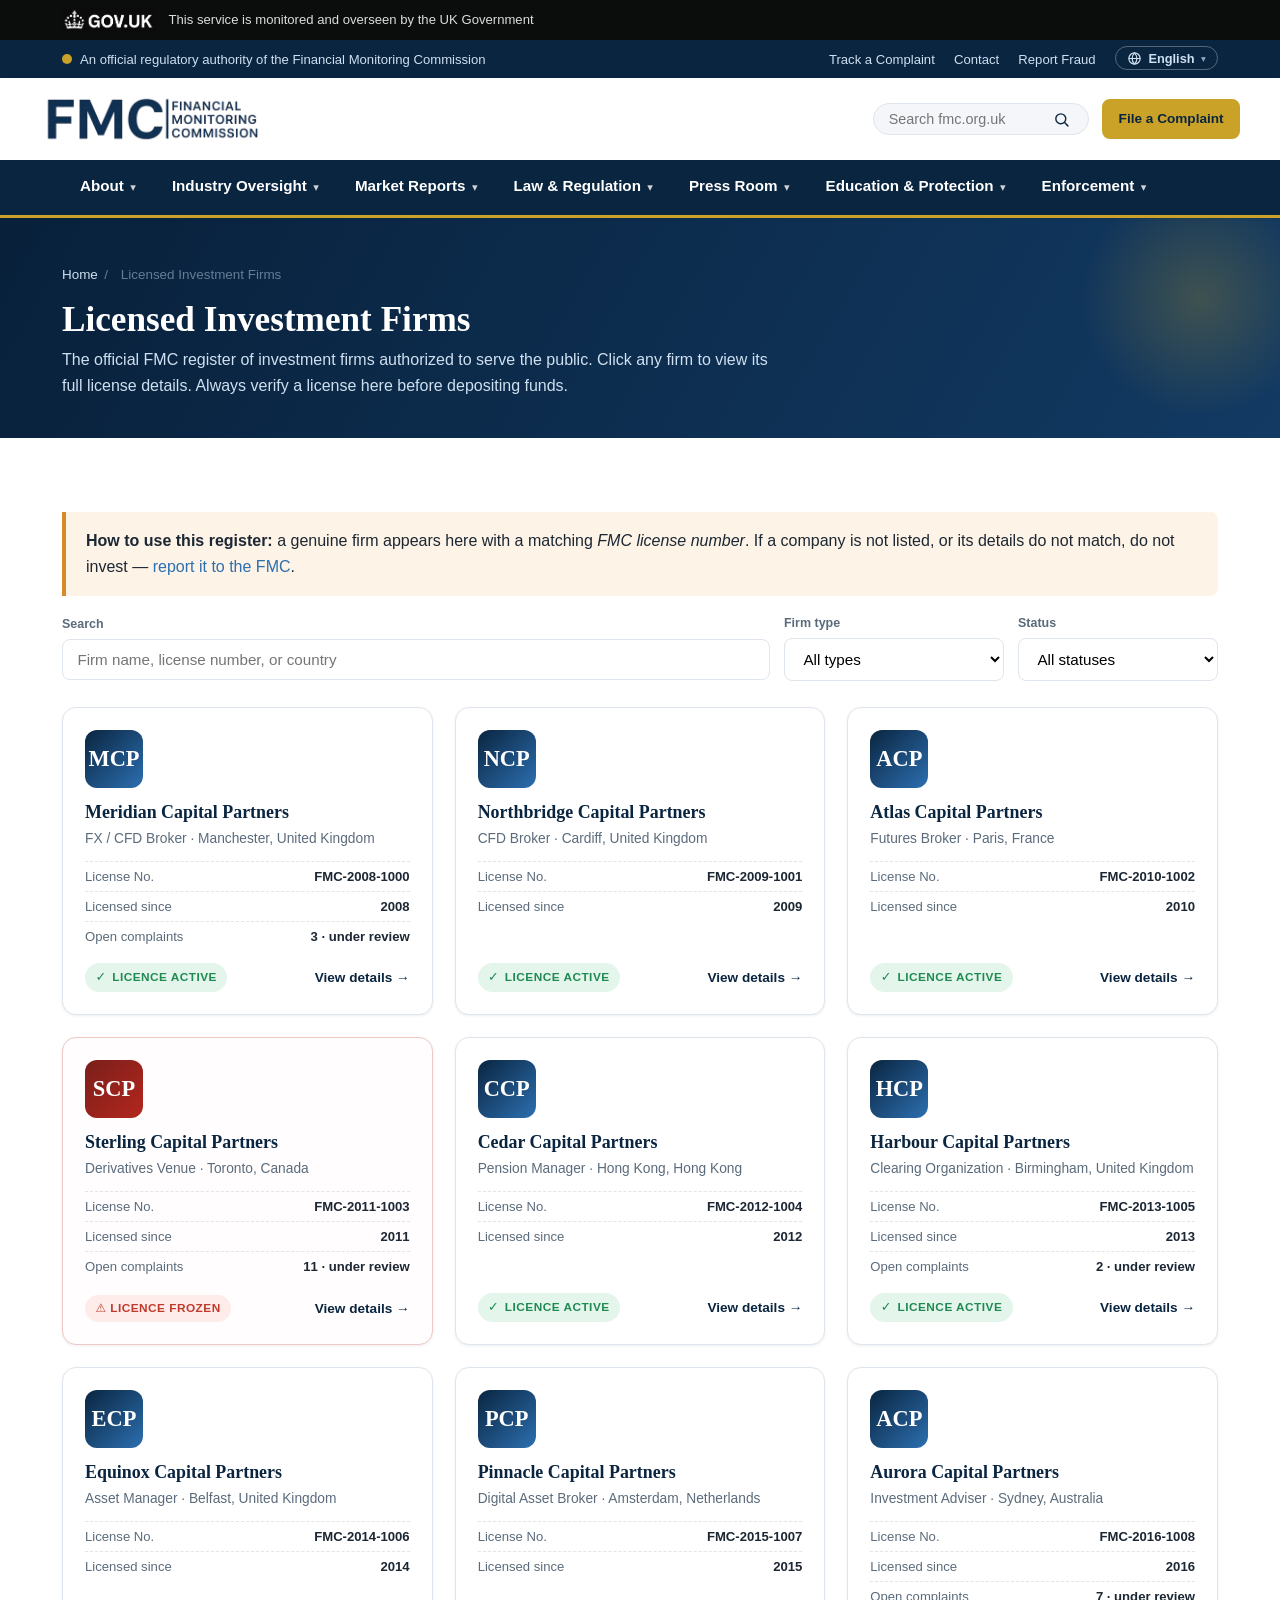
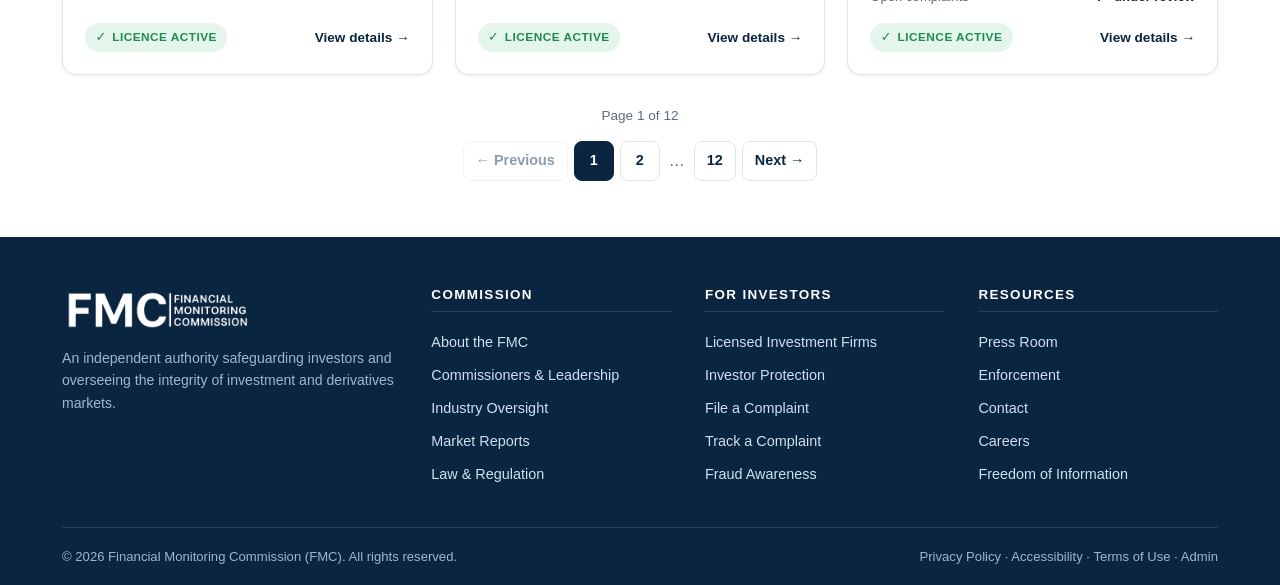
==== pages/companies.html @ 6c743615 "feat: complete PHP backend + MySQL + Resend + Admin dashboard" ====
<!DOCTYPE html>
<html lang="en">
<head>
  <meta charset="UTF-8">
  <meta name="viewport" content="width=device-width, initial-scale=1.0">
  <title>Licensed Investment Firms | FMC</title>
  <meta name="description" content="Search the FMC public register of licensed investment firms. Verify a license before you invest.">
  <link rel="stylesheet" href="../assets/css/styles.css">
  <script src="../assets/js/translations.js"></script>
  <script src="../assets/js/i18n.js"></script>
</head>
<body>
  <div id="site-header"></div>

  <section class="page-hero">
    <div class="container">
      <div class="breadcrumb"><a href="../index.html" data-i18n="common.home">Home</a><span>/</span><span data-i18n="comp.crumb">Licensed Investment Firms</span></div>
      <h1 data-i18n="comp.h1">Licensed Investment Firms</h1>
      <p data-i18n="comp.intro">The official FMC register of investment firms authorized to serve the public. Click any firm to view its full license details. Always verify a license here before depositing funds.</p>
    </div>
  </section>

  <section>
    <div class="container">
      <div class="callout warn" data-i18n-html="comp.howto">
        <strong>How to use this register:</strong> a genuine firm appears here with a matching <em>FMC license number</em>. If a company is not listed, or its details do not match, do not invest &mdash; <a href="complaint.html">report it to the FMC</a>.
      </div>

      <div class="company-toolbar">
        <div class="field">
          <label for="compSearch" data-i18n="comp.search">Search</label>
          <input id="compSearch" type="text" placeholder="Firm name, license number, or country" data-i18n-ph="comp.search.ph">
        </div>
        <div class="field" style="max-width:220px">
          <label for="compCategory" data-i18n="comp.type">Firm type</label>
          <select id="compCategory">
            <option value="" data-i18n="comp.type.all">All types</option>
            <option value="broker" data-i18n="comp.type.broker">Brokerage / Broker</option>
            <option value="asset" data-i18n="comp.type.asset">Asset / Pension Manager</option>
            <option value="adviser" data-i18n="comp.type.adviser">Investment Adviser</option>
            <option value="venue" data-i18n="comp.type.venue">Trading Venue</option>
            <option value="clearing" data-i18n="comp.type.clearing">Clearing Organization</option>
            <option value="bank" data-i18n="comp.type.bank">Investment Bank</option>
          </select>
        </div>
        <div class="field" style="max-width:200px">
          <label for="compStatus" data-i18n="comp.status">Status</label>
          <select id="compStatus">
            <option value="" data-i18n="comp.status.all">All statuses</option>
            <option value="active" data-i18n="comp.status.active">Licence active</option>
            <option value="frozen" data-i18n="comp.status.frozen">Licence frozen</option>
            <option value="complaints" data-i18n="comp.status.withcomplaints">With open complaints</option>
          </select>
        </div>
      </div>

      <p class="muted" id="compCount" style="display:none"></p>
      <div class="companies-grid" id="companiesGrid"></div>
      <div class="pager" id="compPager"></div>
    </div>
  </section>

  <!-- Company detail popup -->
  <div class="modal-overlay" id="companyModal" role="dialog" aria-modal="true">
    <div class="modal"></div>
  </div>

  <div id="site-footer"></div>
  <script src="../assets/js/main.js"></script>
  <script src="../assets/js/companies.js"></script>
</body>
</html>
---- assets/css/styles.css ----
/* =========================================================
   Financial Monitoring Commission (FMC)
   Global Stylesheet — professional government style
   ========================================================= */

:root{
  --navy:        #0a2540;
  --navy-2:      #123a63;
  --navy-3:      #1d4e7e;
  --blue:        #2c6fb0;
  --blue-light:  #e8f1fa;
  --gold:        #c9a227;
  --gold-light:  #e6c860;
  --ink:         #1c2733;
  --muted:       #5b6b7b;
  --line:        #dfe5ec;
  --bg:          #ffffff;
  --bg-alt:      #f4f6f9;
  --bg-alt-2:    #eef2f7;
  --white:       #ffffff;
  --green:       #1f8a52;
  --red:         #c0392b;
  --amber:       #d9882b;
  --radius:      8px;
  --radius-lg:   14px;
  --shadow-sm:   0 1px 3px rgba(10,37,64,.08);
  --shadow:      0 6px 22px rgba(10,37,64,.12);
  --shadow-lg:   0 18px 50px rgba(10,37,64,.28);
  --maxw:        1200px;
  --font:        "Segoe UI", "Helvetica Neue", Arial, "Noto Sans", system-ui, sans-serif;
  --serif:       "Georgia", "Times New Roman", serif;
  /* aliases used throughout the codebase */
  --border:      #dfe5ec;
  --bg-light:    #f4f6f9;
  --text-light:  #5b6b7b;
}

*{box-sizing:border-box}
html{scroll-behavior:smooth}
body{
  margin:0;
  font-family:var(--font);
  color:var(--ink);
  background:var(--bg);
  line-height:1.6;
  font-size:16px;
}
img{max-width:100%;display:block}
a{color:var(--blue);text-decoration:none}
a:hover{text-decoration:underline}
h1,h2,h3,h4{font-family:var(--serif);color:var(--navy);line-height:1.2;margin:0 0 .5em}
p{margin:0 0 1em}
.container{max-width:var(--maxw);margin:0 auto;padding:0 22px}
.muted{color:var(--muted)}
.center{text-align:center}
.hidden{display:none !important}

/* ---------- Buttons ---------- */
.btn{
  display:inline-flex;align-items:center;gap:.5rem;
  background:var(--navy);color:#fff;border:2px solid var(--navy);
  padding:.7rem 1.4rem;border-radius:var(--radius);
  font-weight:600;cursor:pointer;font-size:.95rem;
  transition:.18s ease;text-decoration:none;
}
.btn:hover{background:var(--navy-3);border-color:var(--navy-3);text-decoration:none}
.btn-gold{background:var(--gold);border-color:var(--gold);color:var(--navy)}
.btn-gold:hover{background:var(--gold-light);border-color:var(--gold-light)}
.btn-outline{background:transparent;color:var(--navy)}
.btn-outline:hover{background:var(--navy);color:#fff}
.btn-light{background:#fff;color:var(--navy);border-color:#fff}
.btn-light:hover{background:var(--blue-light)}
.btn-ghost{background:transparent;border-color:rgba(255,255,255,.6);color:#fff}
.btn-ghost:hover{background:rgba(255,255,255,.12);border-color:#fff}
.btn-lg{padding:.95rem 1.9rem;font-size:1.05rem}
.btn-sm{padding:.45rem .9rem;font-size:.85rem}
.btn[disabled]{opacity:.5;cursor:not-allowed}

/* =========================================================
   TOP UTILITY BAR
   ========================================================= */
.govuk-bar{background:#0b0c0c;color:#fff}
.govuk-bar .container{display:flex;align-items:center;gap:14px;min-height:40px;padding-top:7px;padding-bottom:7px;flex-wrap:wrap}
.govuk-bar .govuk-lockup{display:inline-flex;align-items:center;flex:none}
.govuk-bar .govuk-lockup img{height:24px;width:auto;display:block}
.govuk-note{font-size:.82rem;color:#dcdcdc;line-height:1.3}
@media(max-width:600px){.govuk-bar .container{gap:10px;min-height:36px}.govuk-bar .govuk-lockup img{height:20px}.govuk-note{font-size:.72rem}}
.topbar{background:var(--navy);color:#cfe0f0;font-size:.82rem}
.topbar .container{display:flex;justify-content:space-between;align-items:center;height:38px}
.topbar a{color:#cfe0f0}
.topbar .gov-note{display:flex;align-items:center;gap:.5rem}
.topbar .gov-note .dot{width:10px;height:10px;border-radius:50%;background:var(--gold)}
.topbar-links{display:flex;gap:1.2rem;align-items:center}
.topbar-links a:hover{color:#fff;text-decoration:none}
@media(max-width:760px){.topbar .gov-note span{display:none}}

/* =========================================================
   HEADER + LOGO
   ========================================================= */
.site-header{background:#fff;border-bottom:3px solid var(--gold);position:sticky;top:0;z-index:200;box-shadow:var(--shadow-sm)}
.header-main{display:flex;align-items:center;justify-content:space-between;gap:1rem;padding:14px 0}
.brand{display:flex;align-items:center;gap:14px;text-decoration:none}
.brand:hover{text-decoration:none}
.brand .seal{width:62px;height:62px;flex:none}
.brand-logo{display:block;width:auto;height:auto;max-width:100%}
.brand .brand-logo{height:54px}
.brand-logo.on-dark{filter:brightness(0) invert(1)}
.footer-brand .brand-logo{height:46px;margin-bottom:14px}
.feature-media .brand-logo.feat-logo{height:auto;width:74%;max-width:330px}
.brand .brand-text .b1{font-family:var(--serif);font-weight:700;color:var(--navy);font-size:1.32rem;line-height:1.05}
.brand .brand-text .b2{font-size:.74rem;letter-spacing:.16em;color:var(--gold);text-transform:uppercase;font-weight:700}
.brand .brand-text .b3{font-size:.72rem;color:var(--muted)}

.header-tools{display:flex;align-items:center;gap:.8rem}
.search-box{display:flex;align-items:center;border:1px solid var(--line);border-radius:999px;padding:.35rem .8rem;background:var(--bg-alt)}
.search-box input{border:none;background:transparent;outline:none;font-size:.9rem;width:160px}
.search-box button{border:none;background:transparent;cursor:pointer;color:var(--navy);font-size:1rem;display:flex}

.menu-toggle{display:none;background:var(--navy);color:#fff;border:none;border-radius:6px;padding:.3rem .5rem;font-size:1rem;line-height:1;cursor:pointer}

/* ---------- Main Nav / Mega menu ---------- */
.main-nav{background:var(--navy);position:relative}
.nav-list{list-style:none;margin:0;padding:0;display:flex;flex-wrap:wrap}
.nav-list>li{position:relative}
.nav-list>li>a{
  display:block;color:#fff;padding:14px 18px;font-weight:600;font-size:.95rem;
  border-bottom:3px solid transparent;
}
.nav-list>li>a:hover,.nav-list>li.open>a{background:var(--navy-2);border-bottom-color:var(--gold);text-decoration:none}
.nav-list>li.has-mega>a::after{content:"▾";margin-left:.4rem;font-size:.7rem;opacity:.8}

.mega{
  position:absolute;left:0;top:100%;min-width:560px;max-width:760px;
  background:#fff;border:1px solid var(--line);border-top:3px solid var(--gold);
  box-shadow:var(--shadow);border-radius:0 0 10px 10px;
  padding:22px;display:none;z-index:300;
  grid-template-columns:1fr 1fr;gap:6px 28px;
}
.nav-list>li.open .mega{display:grid}
.mega h4{font-family:var(--font);font-size:.72rem;text-transform:uppercase;letter-spacing:.1em;color:var(--gold);grid-column:1/-1;margin:0 0 4px;border-bottom:1px solid var(--line);padding-bottom:6px}
.mega a{display:block;color:var(--ink);padding:7px 8px;border-radius:6px;font-size:.92rem}
.mega a:hover{background:var(--blue-light);color:var(--navy);text-decoration:none}
.mega a small{display:block;color:var(--muted);font-size:.78rem;font-weight:400}

@media(max-width:980px){
  .header-tools .search-box{display:none}
  .menu-toggle{display:inline-flex;align-items:center}
  .main-nav{display:none}
  .main-nav.open{display:block}
  .nav-list{flex-direction:column}
  .nav-list>li>a{padding:14px 22px;border-bottom:1px solid var(--navy-2)}
  .mega{position:static;min-width:0;max-width:none;display:none;grid-template-columns:1fr;box-shadow:none;border:none;border-radius:0;background:var(--navy-2);padding:6px 14px 14px}
  .nav-list>li.open .mega{display:block}
  .mega a{color:#dbe6f2}
  .mega a:hover{background:var(--navy-3);color:#fff}
  .mega a small{color:#9fb6cf}
  .mega h4{color:var(--gold-light)}
}

/* =========================================================
   HERO / CAROUSEL
   ========================================================= */
.hero{position:relative;background:var(--navy);color:#fff;overflow:hidden}
.hero::before{content:"";position:absolute;inset:0;background:
  radial-gradient(1200px 400px at 80% -10%, rgba(201,162,39,.25), transparent 60%),
  linear-gradient(120deg,#08203a 0%,#0a2540 45%,#123a63 100%)}
.slides{position:relative;z-index:1}
.slide{display:none;min-height:430px;align-items:center}
.slide.active{display:flex}
.slide .container{display:grid;grid-template-columns:1.1fr .9fr;gap:40px;align-items:center;padding-top:50px;padding-bottom:50px;width:100%}
.slide .tag{display:inline-block;background:rgba(201,162,39,.18);color:var(--gold-light);border:1px solid rgba(201,162,39,.4);padding:.3rem .8rem;border-radius:999px;font-size:.78rem;font-weight:700;letter-spacing:.06em;text-transform:uppercase;margin-bottom:1rem}
.slide h1{color:#fff;font-size:2.5rem;margin-bottom:.6rem}
.slide p{color:#cfe0f0;font-size:1.08rem;max-width:560px}
.slide .actions{display:flex;gap:.8rem;margin-top:1.4rem;flex-wrap:wrap}
.slide-visual{display:flex;justify-content:center}
.slide-visual .panel{background:rgba(255,255,255,.06);border:1px solid rgba(255,255,255,.14);border-radius:var(--radius-lg);padding:26px;backdrop-filter:blur(4px);width:100%;max-width:380px}
.slide-visual .panel .big{font-size:2.6rem;font-family:var(--serif);color:var(--gold-light);font-weight:700;line-height:1}
.slide-visual .panel .lbl{color:#cfe0f0;font-size:.9rem}
.slide-visual .stat-row{display:flex;justify-content:space-between;padding:12px 0;border-bottom:1px solid rgba(255,255,255,.12)}
.slide-visual .stat-row:last-child{border-bottom:none}

.hero-dots{position:absolute;bottom:18px;left:0;right:0;z-index:3;display:flex;justify-content:center;gap:10px}
.hero-dots button{width:11px;height:11px;border-radius:50%;border:2px solid #fff;background:transparent;cursor:pointer;padding:0}
.hero-dots button.active{background:var(--gold);border-color:var(--gold)}
.hero-arrow{position:absolute;top:50%;transform:translateY(-50%);z-index:3;background:rgba(255,255,255,.12);border:1px solid rgba(255,255,255,.3);color:#fff;width:44px;height:44px;border-radius:50%;cursor:pointer;font-size:1.3rem;display:flex;align-items:center;justify-content:center}
.hero-arrow:hover{background:rgba(255,255,255,.25)}
.hero-arrow.prev{left:18px}
.hero-arrow.next{right:18px}

@media(max-width:860px){
  .slide .container{grid-template-columns:1fr;gap:24px}
  .slide h1{font-size:1.8rem}
  .hero-arrow{display:none}
}

/* =========================================================
   GENERIC SECTIONS
   ========================================================= */
section{padding:56px 0}
.section-alt{background:var(--bg-alt)}
.section-navy{background:var(--navy);color:#fff}
.section-navy h2,.section-navy h3{color:#fff}
.section-head{text-align:center;max-width:760px;margin:0 auto 36px}
.section-head .eyebrow{color:var(--gold);font-weight:700;letter-spacing:.14em;text-transform:uppercase;font-size:.8rem}
.section-head h2{font-size:2rem;margin:.3rem 0 .5rem}
.section-head p{color:var(--muted)}
.section-navy .section-head p{color:#cfe0f0}

/* quick links strip */
.quicklinks{display:grid;grid-template-columns:repeat(4,1fr);gap:18px}
.ql-card{background:#fff;border:1px solid var(--line);border-radius:var(--radius);padding:22px;text-align:center;transition:.18s;box-shadow:var(--shadow-sm)}
.ql-card:hover{transform:translateY(-4px);box-shadow:var(--shadow);border-color:var(--gold)}
.ql-card .ico{width:54px;height:54px;margin:0 auto 12px;border-radius:50%;background:var(--blue-light);display:flex;align-items:center;justify-content:center;color:var(--navy);font-size:1.5rem}
.ico svg{width:1.35em;height:1.35em;display:block;stroke:currentColor;fill:none;stroke-width:1.8;stroke-linecap:round;stroke-linejoin:round}
.ql-card h3{font-size:1.05rem;margin:.2rem 0 .4rem}
.ql-card p{font-size:.88rem;color:var(--muted);margin:0}

/* news / cards grid */
.cards{display:grid;grid-template-columns:repeat(3,1fr);gap:24px}
.card{background:#fff;border:1px solid var(--line);border-radius:var(--radius-lg);overflow:hidden;display:flex;flex-direction:column;box-shadow:var(--shadow-sm);transition:.18s}
.card:hover{box-shadow:var(--shadow);transform:translateY(-3px)}
.card .card-top{height:8px;background:linear-gradient(90deg,var(--navy),var(--blue))}
.card .card-body{padding:20px;flex:1;display:flex;flex-direction:column}
.card .meta{font-size:.78rem;color:var(--gold);font-weight:700;text-transform:uppercase;letter-spacing:.06em;margin-bottom:.5rem}
.card h3{font-size:1.12rem;margin:0 0 .5rem}
.card p{font-size:.92rem;color:var(--muted);flex:1}
.card .more{font-weight:600;color:var(--navy);font-size:.9rem;margin-top:.6rem}

/* two-column feature */
.feature{display:grid;grid-template-columns:1fr 1fr;gap:46px;align-items:center}
.feature.reverse .feature-media{order:2}
.feature-media{background:linear-gradient(135deg,var(--navy),var(--blue));border-radius:var(--radius-lg);min-height:300px;display:flex;align-items:center;justify-content:center;color:#fff;position:relative;overflow:hidden}
.feature-media .seal-bg{opacity:.9;width:200px;height:200px}
.feature h2{font-size:1.7rem}
.feature ul{padding-left:1.1rem;color:var(--muted)}
.feature ul li{margin-bottom:.4rem}

/* report fraud band */
.report-band{background:linear-gradient(120deg,var(--navy),var(--navy-3));color:#fff;border-radius:var(--radius-lg);padding:40px;display:grid;grid-template-columns:1fr auto;gap:24px;align-items:center}
.report-band h2{color:#fff;font-size:1.8rem;margin-bottom:.4rem}
.report-band p{color:#cfe0f0;margin:0;max-width:640px}
.report-band .actions{display:flex;gap:.8rem;flex-wrap:wrap}

/* stats band */
.stats-band{display:grid;grid-template-columns:repeat(4,1fr);gap:24px;text-align:center}
.stats-band .num{font-family:var(--serif);font-size:2.6rem;color:var(--gold-light);font-weight:700;line-height:1}
.section-navy .stats-band .lbl{color:#cfe0f0;font-size:.95rem;margin-top:.3rem}

@media(max-width:880px){
  .quicklinks{grid-template-columns:repeat(2,1fr)}
  .cards{grid-template-columns:1fr}
  .feature{grid-template-columns:1fr}
  .feature.reverse .feature-media{order:0}
  .report-band{grid-template-columns:1fr}
  .stats-band{grid-template-columns:repeat(2,1fr)}
}

/* =========================================================
   PAGE HEADER (interior pages)
   ========================================================= */
.page-hero{background:linear-gradient(120deg,#08203a,#123a63);color:#fff;padding:46px 0 40px;position:relative;overflow:hidden}
.page-hero::after{content:"";position:absolute;right:-40px;top:-40px;width:240px;height:240px;border-radius:50%;background:radial-gradient(circle,rgba(201,162,39,.25),transparent 70%)}
.page-hero h1{color:#fff;font-size:2.2rem;margin:0 0 .4rem}
.page-hero p{color:#cfe0f0;max-width:720px;margin:0}
.breadcrumb{font-size:.84rem;color:#9fb6cf;margin-bottom:.8rem}
.breadcrumb a{color:#cfe0f0}
.breadcrumb span{margin:0 .4rem;opacity:.6}

/* content layout w/ sidebar */
.layout{display:grid;grid-template-columns:260px 1fr;gap:40px;padding-top:48px;padding-bottom:48px}
/* prevent wide children (e.g. min-width tables) from blowing out the grid track */
.layout>*{min-width:0}
.content{min-width:0}
.sidebar{position:sticky;top:120px;align-self:start}
.sidebar h4{font-size:.78rem;text-transform:uppercase;letter-spacing:.1em;color:var(--gold);border-bottom:2px solid var(--line);padding-bottom:8px}
.sidebar nav a{display:block;padding:9px 12px;border-radius:6px;color:var(--ink);font-size:.92rem;border-left:3px solid transparent}
.sidebar nav a:hover{background:var(--bg-alt);text-decoration:none}
.sidebar nav a.active{background:var(--blue-light);border-left-color:var(--gold);color:var(--navy);font-weight:600}
.content h2{font-size:1.6rem;margin-top:0}
.content h3{font-size:1.25rem;margin-top:1.6rem}
.content .lead{font-size:1.15rem;color:var(--muted)}
.prose{max-width:820px}
.callout{background:var(--blue-light);border-left:4px solid var(--blue);padding:16px 20px;border-radius:0 8px 8px 0;margin:18px 0}
.callout.warn{background:#fdf3e6;border-left-color:var(--amber)}
.callout.danger{background:#fdecea;border-left-color:var(--red)}
@media(max-width:880px){.layout{grid-template-columns:1fr}.sidebar{position:static}}

/* value / mission cards */
.value-grid{display:grid;grid-template-columns:repeat(3,1fr);gap:22px}
.value-card{background:#fff;border:1px solid var(--line);border-radius:var(--radius);padding:24px;border-top:4px solid var(--gold)}
.value-card .ico{font-size:1.8rem;margin-bottom:.4rem;color:var(--navy)}
.num-badge{display:inline-flex;align-items:center;justify-content:center;width:40px;height:40px;border-radius:50%;background:var(--navy);color:#fff;font-family:var(--serif);font-weight:700;font-size:1.15rem;line-height:1}
.value-card h3{font-size:1.1rem;margin:0 0 .4rem}
.value-card p{margin:0;color:var(--muted);font-size:.92rem}
@media(max-width:760px){.value-grid{grid-template-columns:1fr}}

/* timeline */
.timeline{border-left:3px solid var(--line);margin-left:10px;padding-left:26px}
.timeline .tl{position:relative;margin-bottom:26px}
.timeline .tl::before{content:"";position:absolute;left:-35px;top:4px;width:14px;height:14px;border-radius:50%;background:var(--gold);border:3px solid #fff;box-shadow:0 0 0 2px var(--gold)}
.timeline .tl .year{font-weight:700;color:var(--navy);font-family:var(--serif);font-size:1.1rem}

/* data table */
.table-wrap{overflow-x:auto;border:1px solid var(--line);border-radius:var(--radius)}
table.data{width:100%;border-collapse:collapse;font-size:.92rem;min-width:560px}
table.data th{background:var(--navy);color:#fff;text-align:left;padding:12px 14px;font-weight:600}
table.data td{padding:11px 14px;border-bottom:1px solid var(--line)}
table.data tr:nth-child(even) td{background:var(--bg-alt)}
table.data tr:hover td{background:var(--blue-light)}

/* list of releases */
.release{display:flex;gap:18px;padding:18px 0;border-bottom:1px solid var(--line)}
.release .date{flex:none;width:96px;text-align:center;background:var(--bg-alt);border-radius:8px;padding:10px}
.release .date .d{font-size:1.5rem;font-weight:700;color:var(--navy);font-family:var(--serif);line-height:1}
.release .date .m{font-size:.78rem;text-transform:uppercase;color:var(--muted)}
.release h3{font-size:1.1rem;margin:0 0 .3rem}
.release .tagline{font-size:.78rem;color:var(--gold);font-weight:700;text-transform:uppercase;letter-spacing:.05em}

/* =========================================================
   RICH CONTENT COMPONENTS (KPIs, FAQ, lists, specs)
   ========================================================= */
/* Key figures / KPI cards (light) */
.kpi-grid{display:grid;grid-template-columns:repeat(4,1fr);gap:18px;margin:24px 0}
.kpi{background:#fff;border:1px solid var(--line);border-top:3px solid var(--navy);border-radius:var(--radius);padding:18px 16px;text-align:center;box-shadow:var(--shadow-sm)}
.kpi .n{font-family:var(--serif);font-size:1.95rem;font-weight:700;color:var(--navy);line-height:1}
.kpi .k{font-size:.82rem;color:var(--muted);margin-top:.4rem}
.kpi.gold{border-top-color:var(--gold)}

/* Section eyebrow/kicker inside prose */
.kicker{display:inline-block;font-size:.74rem;font-weight:700;letter-spacing:.09em;text-transform:uppercase;color:var(--gold);background:var(--blue-light);padding:.32rem .7rem;border-radius:999px;margin-bottom:.6rem}

/* FAQ accordion */
.faq details{border:1px solid var(--line);border-radius:10px;margin-bottom:12px;background:#fff;overflow:hidden}
.faq summary{cursor:pointer;padding:15px 18px;font-weight:600;color:var(--navy);list-style:none;display:flex;justify-content:space-between;align-items:center;gap:14px}
.faq summary::-webkit-details-marker{display:none}
.faq summary::after{content:"+";font-size:1.4rem;color:var(--gold);font-weight:700;line-height:1;flex:none}
.faq details[open] summary::after{content:"\2212"}
.faq details[open] summary{border-bottom:1px solid var(--line);background:var(--bg-alt)}
.faq .a{padding:15px 18px;color:var(--ink);font-size:.95rem}
.faq .a p:last-child{margin-bottom:0}

/* Checklist with ticks */
ul.check{list-style:none;padding-left:0;margin:14px 0}
ul.check li{position:relative;padding-left:30px;margin-bottom:11px}
ul.check li::before{content:"\2713";position:absolute;left:0;top:0;color:var(--green);font-weight:700}
ul.cross li::before{content:"\2715";color:var(--red)}

/* Definition / spec list */
.deflist{display:grid;grid-template-columns:220px 1fr;border:1px solid var(--line);border-radius:var(--radius);overflow:hidden;margin:18px 0}
.deflist dt{background:var(--bg-alt);font-weight:600;color:var(--navy);padding:12px 16px;border-bottom:1px solid var(--line)}
.deflist dd{padding:12px 16px;border-bottom:1px solid var(--line);margin:0;color:var(--ink)}
.deflist dt:last-of-type,.deflist dd:last-of-type{border-bottom:none}

/* Numbered process steps (vertical) */
ol.steps-list{list-style:none;counter-reset:s;padding-left:0;margin:18px 0}
ol.steps-list li{position:relative;padding-left:56px;margin-bottom:20px;min-height:40px}
ol.steps-list li::before{counter-increment:s;content:counter(s);position:absolute;left:0;top:0;width:38px;height:38px;border-radius:50%;background:var(--navy);color:#fff;font-family:var(--serif);font-weight:700;font-size:1.05rem;display:flex;align-items:center;justify-content:center}
ol.steps-list li h4{margin:.25rem 0 .35rem}
ol.steps-list li p{margin:0;color:var(--muted)}

/* Sub-section divider heading inside prose */
.prose h2.sec{margin-top:2.4rem;padding-top:1.6rem;border-top:1px solid var(--line)}
.prose h2.sec:first-of-type{border-top:none;padding-top:0;margin-top:1.4rem}
.prose h3{margin-top:1.6rem}

/* Tag pills row */
.taglist{display:flex;flex-wrap:wrap;gap:.5rem;margin:14px 0}
.taglist .tag{font-size:.8rem;background:var(--blue-light);color:var(--navy);border:1px solid #cfe0f0;padding:.35rem .7rem;border-radius:999px;font-weight:600}

@media(max-width:760px){
  .kpi-grid{grid-template-columns:1fr 1fr}
  .deflist{grid-template-columns:1fr}
  .deflist dt{border-bottom:none;padding-bottom:0;background:#fff}
  .deflist dd{padding-top:.4rem}
}

/* =========================================================
   LICENSED COMPANIES
   ========================================================= */
.company-toolbar{display:flex;gap:14px;flex-wrap:wrap;align-items:center;margin-bottom:26px}
.company-toolbar .field{flex:1;min-width:200px;position:relative}
.company-toolbar input,.company-toolbar select{
  width:100%;padding:.7rem .9rem;border:1px solid var(--line);border-radius:8px;font-size:.95rem;font-family:inherit;background:#fff;
}
.company-toolbar label{display:block;font-size:.78rem;color:var(--muted);margin-bottom:4px;font-weight:600}
.companies-grid{display:grid;grid-template-columns:repeat(3,1fr);gap:22px}
.company-card{background:#fff;border:1px solid var(--line);border-radius:var(--radius-lg);padding:22px;cursor:pointer;transition:.18s;display:flex;flex-direction:column;box-shadow:var(--shadow-sm)}
.company-card:hover{transform:translateY(-4px);box-shadow:var(--shadow);border-color:var(--gold)}
.company-card .logo{width:58px;height:58px;border-radius:12px;background:linear-gradient(135deg,var(--navy),var(--blue));color:#fff;display:flex;align-items:center;justify-content:center;font-family:var(--serif);font-weight:700;font-size:1.4rem;margin-bottom:14px}
.company-card h3{font-size:1.12rem;margin:0 0 .3rem}
.company-card .sub{color:var(--muted);font-size:.86rem;margin-bottom:.7rem}
.company-card .row{display:flex;justify-content:space-between;font-size:.82rem;color:var(--muted);padding:4px 0;border-top:1px dashed var(--line)}
.company-card .row b{color:var(--ink);font-weight:600}
.company-card .foot{margin-top:auto;padding-top:12px;display:flex;justify-content:space-between;align-items:center}
.badge{display:inline-flex;align-items:center;gap:.35rem;padding:.25rem .65rem;border-radius:999px;font-size:.74rem;font-weight:700;text-transform:uppercase;letter-spacing:.04em}
.badge.verified{background:#e4f5ec;color:var(--green)}
.badge.suspended{background:#fdecea;color:var(--red)}
.badge.review{background:#fdf3e6;color:var(--amber)}
.badge .tick{font-size:.8rem}
.company-card .view{color:var(--navy);font-weight:600;font-size:.85rem}
@media(max-width:880px){.companies-grid{grid-template-columns:1fr}}
.no-results{text-align:center;color:var(--muted);padding:40px;border:1px dashed var(--line);border-radius:12px}
/* complaint pill + frozen-card accent */
.cpill{display:inline-flex;align-items:center;gap:.3rem;padding:.22rem .6rem;border-radius:999px;font-size:.72rem;font-weight:700;background:#fdf3e6;color:var(--amber);text-transform:uppercase;letter-spacing:.03em;white-space:nowrap}
.company-card.is-frozen{border-color:#f0c8c4;background:#fffdfd}
.company-card.is-frozen .logo{background:linear-gradient(135deg,#7a1f1a,#b3261e)}
/* pagination */
.pager{margin-top:30px;display:flex;flex-direction:column;align-items:center;gap:14px}
.pg-info{color:var(--muted);font-size:.85rem}
.pg-row{display:flex;flex-wrap:wrap;justify-content:center;gap:6px}
.pg-btn{min-width:40px;height:40px;padding:0 12px;border:1px solid var(--line);background:#fff;color:var(--navy);border-radius:8px;font-size:.9rem;font-weight:600;cursor:pointer;transition:.15s;display:inline-flex;align-items:center;justify-content:center;line-height:1}
.pg-btn:hover:not([disabled]):not(.active){border-color:var(--gold);background:var(--bg-alt)}
.pg-btn.active{background:var(--navy);color:#fff;border-color:var(--navy);cursor:default}
.pg-btn[disabled]{opacity:.45;cursor:not-allowed}
.pg-gap{min-width:22px;text-align:center;color:var(--muted);align-self:center}

/* =========================================================
   MODAL (popup)
   ========================================================= */
.modal-overlay{position:fixed;inset:0;background:rgba(8,20,36,.62);backdrop-filter:blur(3px);z-index:1000;display:none;align-items:flex-start;justify-content:center;padding:40px 16px;overflow-y:auto}
.modal-overlay.open{display:flex}
.modal{background:#fff;border-radius:var(--radius-lg);max-width:640px;width:100%;box-shadow:var(--shadow-lg);overflow:hidden;animation:pop .22s ease}
@keyframes pop{from{transform:translateY(20px) scale(.97);opacity:0}to{transform:none;opacity:1}}
.modal-head{background:linear-gradient(120deg,var(--navy),var(--navy-3));color:#fff;padding:24px 26px;position:relative;display:flex;gap:16px;align-items:center}
.modal-head .logo{width:60px;height:60px;border-radius:12px;background:rgba(255,255,255,.15);display:flex;align-items:center;justify-content:center;font-family:var(--serif);font-weight:700;font-size:1.5rem;flex:none}
.modal-head h2{color:#fff;margin:0;font-size:1.4rem}
.modal-head .sub{color:#cfe0f0;font-size:.86rem}
.modal-close{position:absolute;top:14px;right:16px;background:rgba(255,255,255,.15);border:none;color:#fff;width:34px;height:34px;border-radius:50%;font-size:1.2rem;cursor:pointer;line-height:1}
.modal-close:hover{background:rgba(255,255,255,.3)}
.modal-body{padding:26px;max-height:60vh;overflow-y:auto}
.modal-body .detail-grid{display:grid;grid-template-columns:1fr 1fr;gap:14px 22px;margin:18px 0}
.modal-body .detail .k{font-size:.74rem;text-transform:uppercase;letter-spacing:.05em;color:var(--muted);font-weight:700}
.modal-body .detail .v{font-size:.98rem;color:var(--ink)}
.modal-body h4{font-family:var(--font);font-size:.78rem;text-transform:uppercase;letter-spacing:.1em;color:var(--gold);border-bottom:1px solid var(--line);padding-bottom:6px;margin:18px 0 10px}
.license-strip{background:var(--bg-alt);border:1px dashed var(--line);border-radius:10px;padding:14px 18px;display:flex;justify-content:space-between;align-items:center;margin-top:8px;flex-wrap:wrap;gap:10px}
.license-strip .lic-no{font-family:var(--serif);font-size:1.25rem;font-weight:700;color:var(--navy);letter-spacing:.04em}
.modal-foot{padding:18px 26px;border-top:1px solid var(--line);display:flex;justify-content:space-between;gap:12px;flex-wrap:wrap;align-items:center}
@media(max-width:560px){.modal-body .detail-grid{grid-template-columns:1fr}}

/* =========================================================
   COMPLAINT WIZARD
   ========================================================= */
.wizard{max-width:860px;margin:0 auto}
.steps{display:flex;justify-content:space-between;margin-bottom:34px;position:relative;counter-reset:step}
.steps::before{content:"";position:absolute;top:22px;left:8%;right:8%;height:3px;background:var(--line);z-index:0}
.steps .step{position:relative;z-index:1;text-align:center;flex:1}
.steps .step .circle{width:46px;height:46px;border-radius:50%;background:#fff;border:3px solid var(--line);color:var(--muted);display:flex;align-items:center;justify-content:center;font-weight:700;margin:0 auto 8px;font-size:1.1rem;transition:.2s}
.steps .step .label{font-size:.84rem;color:var(--muted);font-weight:600}
.steps .step.active .circle{background:var(--gold);border-color:var(--gold);color:var(--navy)}
.steps .step.done .circle{background:var(--green);border-color:var(--green);color:#fff}
.steps .step.active .label,.steps .step.done .label{color:var(--navy)}

.wizard-panel{background:#fff;border:1px solid var(--line);border-radius:var(--radius-lg);padding:30px;box-shadow:var(--shadow-sm)}
.fstep{display:none}
.fstep.active{display:block;animation:fade .25s ease}
@keyframes fade{from{opacity:0;transform:translateY(8px)}to{opacity:1;transform:none}}
.fstep h2{font-size:1.4rem;margin-top:0}
.fstep .step-note{color:var(--muted);margin-bottom:22px}

.form-grid{display:grid;grid-template-columns:1fr 1fr;gap:18px}
.form-grid .full{grid-column:1/-1}
.field-group{display:flex;flex-direction:column}
.field-group label{font-weight:600;font-size:.9rem;margin-bottom:6px;color:var(--ink)}
.field-group label .req{color:var(--red)}
.field-group input,.field-group select,.field-group textarea{
  width:100%;box-sizing:border-box;min-width:0;max-width:100%;
  padding:.7rem .85rem;border:1px solid var(--line);border-radius:8px;font-size:.95rem;font-family:inherit;background:#fff;transition:.15s;
}
.field-group input:focus,.field-group select:focus,.field-group textarea:focus{outline:none;border-color:var(--blue);box-shadow:0 0 0 3px rgba(44,111,176,.15)}
.field-group textarea{resize:vertical;min-height:110px}
.field-group .hint{font-size:.8rem;color:var(--muted);margin-top:5px}
.field-group.invalid input,.field-group.invalid select,.field-group.invalid textarea{border-color:var(--red);background:#fff7f6}
.field-error{color:var(--red);font-size:.8rem;margin-top:5px;display:none}
.field-group.invalid .field-error{display:block}

/* file upload */
.upload{border:2px dashed var(--line);border-radius:12px;padding:22px;text-align:center;background:var(--bg-alt);transition:.18s;cursor:pointer}
.upload:hover{border-color:var(--blue);background:var(--blue-light)}
.upload.has-file{border-color:var(--green);background:#f1faf4}
.upload .ico{font-size:2rem;color:var(--navy)}
.upload .u-title{font-weight:600;margin:.3rem 0}
.upload .u-sub{font-size:.82rem;color:var(--muted)}
.upload input[type=file]{display:none}
.upload .filename{margin-top:.5rem;font-size:.86rem;color:var(--green);font-weight:600;word-break:break-all}
.optional-tag{font-size:.72rem;background:var(--bg-alt-2);color:var(--muted);padding:.15rem .5rem;border-radius:999px;font-weight:700;text-transform:uppercase;letter-spacing:.04em}
.required-tag{font-size:.72rem;background:#fdecea;color:var(--red);padding:.15rem .5rem;border-radius:999px;font-weight:700;text-transform:uppercase;letter-spacing:.04em}
.upload.invalid-upload{border-color:var(--red);background:#fff7f6}
.upload-error{color:var(--red);font-size:.8rem;margin-top:6px;display:none}
.upload-block{margin-bottom:22px}
.upload-block>label{font-weight:600;display:flex;align-items:center;gap:.5rem;margin-bottom:8px}

.idtype-options{display:grid;grid-template-columns:repeat(3,1fr);gap:14px;margin-bottom:8px}
.idtype{border:2px solid var(--line);border-radius:10px;padding:16px;text-align:center;cursor:pointer;transition:.16s;background:#fff}
.idtype:hover{border-color:var(--blue)}
.idtype.selected{border-color:var(--gold);background:#fdfaf0;box-shadow:0 0 0 3px rgba(201,162,39,.15)}
.idtype .ico{font-size:1.7rem}
.idtype .t{font-weight:600;font-size:.9rem;margin-top:.3rem}
.idtype input{display:none}
@media(max-width:620px){.form-grid{grid-template-columns:1fr}.idtype-options{grid-template-columns:1fr}}

.wizard-actions{display:flex;justify-content:space-between;margin-top:26px;padding-top:20px;border-top:1px solid var(--line)}

/* review summary */
.review-box{background:var(--bg-alt);border-radius:10px;padding:18px 22px;margin-bottom:14px}
.review-box h4{font-family:var(--font);color:var(--navy);text-transform:uppercase;font-size:.78rem;letter-spacing:.08em;margin:0 0 10px;border-bottom:1px solid var(--line);padding-bottom:6px}
.review-box .r{display:flex;justify-content:space-between;align-items:flex-start;padding:5px 0;font-size:.9rem;gap:16px}
.review-box .r .k{color:var(--muted);flex:0 0 auto;max-width:45%}
.review-box .r .v{font-weight:600;text-align:right;flex:1 1 auto;min-width:0;word-break:break-word;overflow-wrap:anywhere}

.consent{display:flex;gap:10px;align-items:flex-start;background:#fff;border:1px solid var(--line);border-radius:8px;padding:14px;margin-top:12px}
.consent input{margin-top:3px}
.consent label{font-size:.9rem;color:var(--muted)}

/* success modal */
.success-icon{width:80px;height:80px;border-radius:50%;background:#e4f5ec;color:var(--green);display:flex;align-items:center;justify-content:center;font-size:2.6rem;margin:0 auto 16px}
.ref-badge{background:var(--navy);color:#fff;display:inline-block;padding:.5rem 1.1rem;border-radius:8px;font-family:var(--serif);font-size:1.3rem;letter-spacing:.08em;margin:.4rem 0}

/* =========================================================
   TRACK COMPLAINT
   ========================================================= */
.track-card{max-width:620px;margin:0 auto;background:#fff;border:1px solid var(--line);border-radius:var(--radius-lg);padding:32px;box-shadow:var(--shadow-sm)}
.track-form{display:flex;gap:10px;margin-top:14px}
.track-form input{flex:1;padding:.8rem 1rem;border:1px solid var(--line);border-radius:8px;font-size:1rem;font-family:inherit;text-transform:uppercase}
.track-result{margin-top:26px;display:none}
.track-result.show{display:block}
.status-line{display:flex;align-items:center;gap:12px;padding:14px;border-radius:10px;background:var(--bg-alt);margin-bottom:18px}
.status-pill{padding:.3rem .8rem;border-radius:999px;font-weight:700;font-size:.82rem}
.status-pill.received{background:var(--blue-light);color:var(--blue)}
.status-pill.review{background:#fdf3e6;color:var(--amber)}
.status-pill.investigation{background:#ece7fb;color:#6b4bd6}
.status-pill.resolved{background:#e4f5ec;color:var(--green)}
.progress-track{list-style:none;padding:0;margin:18px 0}
.progress-track li{position:relative;padding:0 0 22px 30px;border-left:2px solid var(--line)}
.progress-track li:last-child{border-left-color:transparent}
.progress-track li::before{content:"";position:absolute;left:-9px;top:2px;width:16px;height:16px;border-radius:50%;background:#fff;border:3px solid var(--line)}
.progress-track li.done::before{background:var(--green);border-color:var(--green)}
.progress-track li.current::before{background:var(--gold);border-color:var(--gold)}
.progress-track li .t{font-weight:600;color:var(--ink)}
.progress-track li .d{font-size:.84rem;color:var(--muted)}
.track-error{color:var(--red);margin-top:10px;display:none}

/* =========================================================
   FOOTER
   ========================================================= */
.site-footer{background:var(--navy);color:#cfe0f0;padding:50px 0 0;margin-top:0}
.footer-grid{display:grid;grid-template-columns:1.4fr 1fr 1fr 1fr;gap:34px;padding-bottom:36px}
.footer-brand .seal{width:64px;height:64px;margin-bottom:12px}
.footer-brand .name{font-family:var(--serif);font-size:1.2rem;color:#fff;font-weight:700}
.footer-brand p{font-size:.88rem;color:#9fb6cf;margin-top:.6rem}
.footer-col h4{color:#fff;font-family:var(--font);font-size:.84rem;text-transform:uppercase;letter-spacing:.1em;margin-bottom:14px;border-bottom:1px solid rgba(255,255,255,.12);padding-bottom:8px}
.footer-col a{display:block;color:#cfe0f0;padding:5px 0;font-size:.9rem}
.footer-col a:hover{color:#fff;text-decoration:none;padding-left:4px;transition:.15s}
.footer-social{display:flex;gap:10px;margin-top:14px}
.footer-social a{width:36px;height:36px;border-radius:50%;background:rgba(255,255,255,.1);display:flex;align-items:center;justify-content:center;color:#fff;font-size:.9rem;font-weight:700}
.footer-social a:hover{background:var(--gold);color:var(--navy);text-decoration:none}
.footer-bottom{border-top:1px solid rgba(255,255,255,.12);padding:18px 0;display:flex;justify-content:space-between;flex-wrap:wrap;gap:10px;font-size:.82rem;color:#9fb6cf}
.footer-bottom a{color:#9fb6cf}
@media(max-width:880px){.footer-grid{grid-template-columns:1fr 1fr}}
@media(max-width:520px){.footer-grid{grid-template-columns:1fr}}

/* utility */
.mt-0{margin-top:0}.mb-0{margin-bottom:0}
.grid-2{display:grid;grid-template-columns:1fr 1fr;gap:24px}
@media(max-width:760px){.grid-2{grid-template-columns:1fr}}
.tag-list{display:flex;flex-wrap:wrap;gap:8px;margin:10px 0}
.tag-list span{background:var(--blue-light);color:var(--navy);padding:.25rem .7rem;border-radius:999px;font-size:.8rem;font-weight:600}
.disclaimer{background:var(--bg-alt);border-top:1px solid var(--line);font-size:.8rem;color:var(--muted);padding:16px 0;text-align:center}

/* =========================================================
   LANGUAGE SWITCHER
   ========================================================= */
.lang-switch{position:relative}
.lang-btn{display:inline-flex;align-items:center;gap:.4rem;background:var(--bg-alt);border:1px solid var(--line);border-radius:999px;padding:.4rem .8rem;font-size:.85rem;font-weight:600;color:var(--navy);cursor:pointer;font-family:inherit;white-space:nowrap}
.lang-btn:hover{background:var(--blue-light)}
.lang-btn .globe{font-size:1rem;display:inline-flex;align-items:center}
.lang-btn .globe svg{width:15px;height:15px;display:block;stroke:currentColor;fill:none;stroke-width:1.9;stroke-linecap:round;stroke-linejoin:round}
.search-box button svg{width:17px;height:17px;display:block;stroke:currentColor;fill:none;stroke-width:2;stroke-linecap:round;stroke-linejoin:round}
.lang-btn .caret{font-size:.6rem;opacity:.7}
.lang-menu{position:absolute;top:calc(100% + 8px);right:0;background:#fff;border:1px solid var(--line);border-radius:10px;box-shadow:var(--shadow);min-width:180px;padding:6px;display:none;z-index:400}
.lang-switch.open .lang-menu{display:block}
.lang-menu button{display:flex;align-items:center;gap:.6rem;width:100%;background:transparent;border:none;text-align:left;padding:9px 12px;border-radius:7px;font-size:.9rem;cursor:pointer;font-family:inherit;color:var(--ink)}
.lang-menu button:hover{background:var(--blue-light)}
.lang-menu button.active{background:var(--navy);color:#fff;font-weight:600}
.lang-menu button .native{margin-left:auto;color:var(--muted);font-size:.8rem}
.lang-menu button.active .native{color:#cfe0f0}
.topbar .lang-switch .lang-btn{background:transparent;border-color:rgba(255,255,255,.3);color:#cfe0f0;padding:.2rem .7rem;font-size:.8rem}
.topbar .lang-switch .lang-btn:hover{background:rgba(255,255,255,.12);color:#fff}

/* =========================================================
   MOBILE RESPONSIVE OVERHAUL
   ========================================================= */
html,body{max-width:100%;overflow-x:clip}
h1,h2,h3,h4,p,li,a,span,label,div{overflow-wrap:break-word;word-wrap:break-word}
img,video,iframe,canvas{max-width:100%;height:auto}
pre,code{max-width:100%;overflow-x:auto;white-space:pre-wrap;word-break:break-word}

@media(max-width:980px){
  .brand .seal{width:46px;height:46px}
  .brand .brand-logo{height:42px}
  .brand .brand-text .b1{font-size:1rem;line-height:1.1}
  .brand .brand-text .b2{font-size:.62rem;letter-spacing:.12em}
  .brand .brand-text .b3{display:none}
  .brand{gap:10px;min-width:0}
  .brand .brand-text{min-width:0}
  .header-main{padding:10px 0;gap:.5rem}
  .header-tools{gap:.5rem}
}

@media(max-width:760px){
  body{font-size:15px}
  .container{padding:0 16px}
  section{padding:40px 0}
  .topbar .container{height:auto;padding-top:6px;padding-bottom:6px;flex-wrap:wrap;gap:6px;justify-content:center}
  .topbar-links{gap:.8rem;font-size:.78rem;flex-wrap:wrap;justify-content:center}
  .page-hero{padding:34px 0 30px}
  .page-hero h1{font-size:1.65rem}
  .page-hero p{font-size:.95rem}
  .section-head h2{font-size:1.5rem}
  .feature h2{font-size:1.4rem}
  .report-band{padding:24px}
  .report-band h2{font-size:1.4rem}
  .stats-band .num{font-size:2rem}
  .layout{gap:24px;padding-top:30px;padding-bottom:30px}
  table.data{min-width:0;font-size:.86rem}
  table.data th,table.data td{padding:10px 11px;overflow-wrap:anywhere}
  .feature{gap:24px}
  .feature-media{min-height:200px}
  .wizard-panel{padding:20px}
  .track-card{padding:22px}
  .modal-body{max-height:none}
  .modal-overlay{padding:16px 10px}
}

@media(max-width:620px){
  /* keep header compact: hide the inline complaint button text, rely on nav */
  .header-tools .btn-gold.btn-sm{padding:.5rem .7rem;font-size:.8rem}
  .slide h1{font-size:1.45rem}
  .slide p{font-size:.98rem}
  .slide .container{padding-top:34px;padding-bottom:34px}
  .slide-visual .panel .big{font-size:2.1rem}
  .quicklinks{grid-template-columns:1fr 1fr;gap:12px}
  .ql-card{padding:16px}
  .ql-card .ico{width:46px;height:46px;font-size:1.3rem}
  .report-band .actions{flex-direction:column}
  .report-band .actions .btn{width:100%;justify-content:center}
  .track-form{flex-direction:column}
  .track-form .btn{width:100%;justify-content:center}
  .steps .step .circle{width:38px;height:38px;font-size:.95rem}
  .steps .step .label{font-size:.7rem}
  .steps::before{top:18px}
  .wizard-actions{gap:10px}
  .wizard-actions .btn{flex:1;justify-content:center;padding:.7rem .6rem;font-size:.85rem}
  .modal-head{padding:18px;gap:10px}
  .modal-head .logo{width:46px;height:46px;font-size:1.1rem}
  .modal-head h2{font-size:1.15rem}
  .modal-body{padding:18px}
  .modal-foot{padding:14px 18px}
  .modal-foot .btn{width:100%;justify-content:center}
  /* data tables fit the screen instead of forcing horizontal scroll / clipping */
  .table-wrap{overflow-x:auto;-webkit-overflow-scrolling:touch}
  table.data{min-width:0;font-size:.82rem}
  table.data th,table.data td{padding:8px 9px;overflow-wrap:anywhere}
  .pg-btn{min-width:36px;height:36px;padding:0 9px;font-size:.84rem}
}

@media(max-width:430px){
  .brand .brand-logo{height:34px}
  .brand .brand-text .b1{font-size:.9rem}
  .header-tools .btn-gold.btn-sm{display:none}  /* nav already has File a Complaint */
  .quicklinks{grid-template-columns:1fr}
  .stats-band{grid-template-columns:1fr 1fr}
  .lang-btn .lang-label{display:none}
}

/* =========================================================
   RTL (Arabic)
   ========================================================= */
[dir="rtl"]{text-align:right}
[dir="rtl"] body{font-family:"Segoe UI","Tahoma","Noto Naskh Arabic",Arial,sans-serif}
[dir="rtl"] h1,[dir="rtl"] h2,[dir="rtl"] h3,[dir="rtl"] h4{font-family:"Segoe UI","Tahoma","Noto Naskh Arabic",Georgia,serif}
[dir="rtl"] .nav-list>li>a{border-bottom:3px solid transparent}
[dir="rtl"] .nav-list>li.has-mega>a::after{margin-left:0;margin-right:.4rem}
[dir="rtl"] .mega{left:auto;right:0}
[dir="rtl"] .mega a small{text-align:right}
[dir="rtl"] .sidebar nav a{border-left:none;border-right:3px solid transparent}
[dir="rtl"] .sidebar nav a.active{border-right-color:var(--gold)}
[dir="rtl"] .sidebar h4{text-align:right}
[dir="rtl"] .callout{border-left:none;border-right:4px solid var(--blue);border-radius:8px 0 0 8px}
[dir="rtl"] .callout.warn{border-right-color:var(--amber)}
[dir="rtl"] .callout.danger{border-right-color:var(--red)}
[dir="rtl"] .timeline{border-left:none;border-right:3px solid var(--line);margin-left:0;margin-right:10px;padding-left:0;padding-right:26px}
[dir="rtl"] .timeline .tl::before{left:auto;right:-35px}
[dir="rtl"] .value-card{border-top:4px solid var(--gold)}
[dir="rtl"] table.data th{text-align:right}
[dir="rtl"] .review-box .r .v{text-align:left}
[dir="rtl"] .progress-track li{padding:0 30px 22px 0;border-left:none;border-right:2px solid var(--line)}
[dir="rtl"] .progress-track li:last-child{border-right-color:transparent}
[dir="rtl"] .progress-track li::before{left:auto;right:-9px}
[dir="rtl"] .lang-menu{right:auto;left:0}
[dir="rtl"] .lang-menu button{text-align:right}
[dir="rtl"] .lang-menu button .native{margin-left:0;margin-right:auto}
[dir="rtl"] .footer-col a:hover{padding-left:0;padding-right:4px}
[dir="rtl"] .field-group,[dir="rtl"] .field-group label{text-align:right}
[dir="rtl"] .consent label{text-align:right}
[dir="rtl"] .hero-arrow.prev{left:auto;right:18px}
[dir="rtl"] .hero-arrow.next{right:auto;left:18px}
[dir="rtl"] .breadcrumb span{transform:scaleX(-1);display:inline-block}
[dir="rtl"] .more,[dir="rtl"] .card .more{direction:rtl}
[dir="rtl"] ul.check{padding-left:0;padding-right:0}
[dir="rtl"] ul.check li{padding-left:0;padding-right:30px}
[dir="rtl"] ul.check li::before{left:auto;right:0}
[dir="rtl"] ol.steps-list li{padding-left:0;padding-right:56px}
[dir="rtl"] ol.steps-list li::before{left:auto;right:0}
[dir="rtl"] .kpi{border-top-color:var(--navy)}
[dir="rtl"] .kpi.gold{border-top-color:var(--gold)}

/* ===== Whistle Promise banner (homepage) ===== */
.whistle-banner{padding:84px 0;background:linear-gradient(180deg,#fff 0%,#f5f7fb 100%)}
.wb-card{
  background:#fff;
  border-radius:var(--radius-lg);
  display:grid;
  grid-template-columns:minmax(0,5fr) minmax(0,7fr);
  box-shadow:0 24px 60px -22px rgba(10,37,64,.28),0 4px 12px rgba(10,37,64,.08);
  border:1px solid #e6ebf3;
  position:relative;
  align-items:start;
}
.wb-card::before{
  content:"";
  position:absolute;left:0;right:0;top:0;height:4px;
  background:linear-gradient(90deg,var(--navy) 0%,var(--gold) 50%,var(--navy) 100%);
  border-radius:var(--radius-lg) var(--radius-lg) 0 0;
  z-index:3;
}
.wb-media{
  position:relative;
  background:#1a1410;
  display:block;
  min-height:520px;
  overflow:hidden;
  border-start-start-radius:var(--radius-lg);
  border-end-start-radius:var(--radius-lg);
}
.wb-media::after{
  content:"";position:absolute;left:0;right:0;bottom:0;height:50%;
  background:linear-gradient(to top,rgba(0,0,0,.75) 0%,rgba(0,0,0,.35) 50%,transparent 100%);
  pointer-events:none;z-index:1;
}
.wb-media img{
  position:absolute;inset:0;
  width:100%;height:100%;
  object-fit:cover;
  object-position:center;
  display:block;
}
.wb-media-overlay{
  position:absolute;left:36px;right:36px;bottom:32px;z-index:2;
}
.wb-tag{
  display:inline-block;
  background:var(--gold);color:var(--navy);
  font-weight:800;letter-spacing:.12em;text-transform:uppercase;
  font-size:.74rem;padding:7px 14px;border-radius:4px;
  box-shadow:0 4px 14px rgba(0,0,0,.3);
}
.wb-tag-sub{
  margin-top:12px;
  font-family:var(--serif);
  font-size:1.18rem;color:#fff;font-weight:700;
  text-shadow:0 2px 10px rgba(0,0,0,.6);
  line-height:1.3;
}

.wb-content{
  padding:54px 48px;
  background:#fff;
  border-start-end-radius:var(--radius-lg);
  border-end-end-radius:var(--radius-lg);
}
.wb-kicker{
  color:var(--gold)!important;
  font-weight:700;letter-spacing:.16em;text-transform:uppercase;
  font-size:.78rem;margin-bottom:10px;
}
.wb-content > h2{font-size:1.95rem;margin:0 0 14px;line-height:1.22}
.wb-content > p{color:var(--muted);margin:0 0 22px;font-size:1.02rem;line-height:1.6}

.wb-steps-title{
  font-size:1.05rem;margin:26px 0 16px;
  padding-bottom:10px;
  border-bottom:2px solid var(--gold);
  display:inline-block;color:var(--navy);
}
.wb-steps{
  list-style:none;padding:0;margin:0 0 28px;
  display:grid;gap:12px;
}
.wb-steps li{
  display:grid;grid-template-columns:auto 1fr;gap:16px;
  align-items:start;
  padding:16px 18px;
  background:#fafbfd;
  border:1px solid #eef1f6;
  border-left:3px solid var(--gold);
  border-radius:8px;
  transition:transform .18s ease,box-shadow .18s ease,background .18s ease;
}
.wb-steps li:hover{
  transform:translateY(-1px);
  background:#fff;
  box-shadow:0 6px 18px -8px rgba(10,37,64,.18);
}
.wb-steps .wb-num{
  font-family:var(--serif);
  font-size:1.55rem;font-weight:700;line-height:1;
  color:var(--gold);min-width:42px;
  letter-spacing:-.01em;
}
.wb-steps li h4{font-size:1rem;margin:0 0 4px;color:var(--navy);font-family:var(--serif)}
.wb-steps li p{margin:0;color:var(--muted);font-size:.92rem;line-height:1.55}

.wb-pledge{
  display:grid;grid-template-columns:auto 1fr;gap:16px;
  align-items:center;
  background:linear-gradient(120deg,var(--navy),var(--navy-3));
  color:#fff;padding:20px 24px;
  border-radius:10px;
  border-left:4px solid var(--gold);
  box-shadow:0 8px 22px -12px rgba(10,37,64,.4);
}
.wb-pledge p{margin:0;color:#e6eef7;font-size:.98rem;line-height:1.55}
.wb-pledge p strong{color:var(--gold-light);font-weight:700}
.wb-pledge-icon{
  width:46px;height:46px;border-radius:50%;
  background:rgba(201,162,39,.18);color:var(--gold-light);
  display:flex;align-items:center;justify-content:center;flex-shrink:0;
}
.wb-pledge-icon svg{width:24px;height:24px}

@media(min-width:981px){
  .wb-media{
    position:sticky;
    top:90px;
    align-self:start;
    height:640px;
    min-height:640px;
  }
}
@media(max-width:980px){
  .whistle-banner{padding:60px 0}
  .wb-card{grid-template-columns:1fr}
  .wb-media{min-height:340px;border-start-start-radius:var(--radius-lg);border-start-end-radius:var(--radius-lg);border-end-start-radius:0;border-end-end-radius:0}
  .wb-media-overlay{left:24px;right:24px;bottom:24px}
  .wb-content{padding:40px 30px;border-start-end-radius:0;border-end-start-radius:var(--radius-lg);border-end-end-radius:var(--radius-lg)}
  .wb-content > h2{font-size:1.6rem}
}
@media(max-width:560px){
  .whistle-banner{padding:44px 0}
  .wb-media{min-height:260px}
  .wb-media-overlay{left:20px;right:20px;bottom:18px}
  .wb-tag-sub{font-size:1rem}
  .wb-content{padding:30px 22px}
  .wb-content > h2{font-size:1.32rem}
  .wb-steps li{padding:14px}
  .wb-steps .wb-num{font-size:1.3rem;min-width:34px}
  .wb-pledge{grid-template-columns:1fr;text-align:center;padding:18px}
  .wb-pledge-icon{margin:0 auto}
}

/* RTL overrides for whistle banner */
[dir="rtl"] .wb-steps li{border-left:1px solid #eef1f6;border-right:3px solid var(--gold)}
[dir="rtl"] .wb-pledge{border-left:none;border-right:4px solid var(--gold)}

/* =========================================================
   Historical Archive (interactive year switcher)
   ========================================================= */
.archive-block{margin:18px 0 36px}
.archive-years{
  display:flex;flex-wrap:wrap;gap:10px;
  padding:14px;background:var(--bg-alt);border:1px solid var(--line);
  border-radius:var(--radius-lg);
  position:relative;
}
.archive-year{
  appearance:none;-webkit-appearance:none;
  background:#fff;color:var(--navy);
  border:1px solid var(--line);
  border-radius:999px;
  padding:9px 18px;
  font:600 .96rem var(--font);
  letter-spacing:.02em;
  cursor:pointer;
  transition:transform .15s ease, background .2s ease, color .2s ease, border-color .2s ease, box-shadow .2s ease;
  box-shadow:var(--shadow-sm);
}
.archive-year:hover{background:var(--blue-light);border-color:var(--blue);color:var(--navy)}
.archive-year:focus-visible{outline:3px solid var(--gold);outline-offset:2px}
.archive-year.is-active{
  background:linear-gradient(135deg,var(--navy) 0%,var(--navy-3) 100%);
  color:#fff;border-color:var(--navy);
  box-shadow:0 6px 14px rgba(10,37,64,.28), inset 0 0 0 2px rgba(201,162,39,.55);
  transform:translateY(-1px);
}
.archive-panel{
  margin-top:18px;
  background:#fff;border:1px solid var(--line);border-radius:var(--radius-lg);
  box-shadow:var(--shadow);
  overflow:hidden;
  opacity:0;transform:translateY(8px);
  transition:opacity .35s ease, transform .35s ease;
  min-height:60px;
}
.archive-panel.is-open{opacity:1;transform:translateY(0)}
.archive-empty{
  padding:28px 22px;color:var(--muted);text-align:center;font-style:italic;
}
.arc-card{padding:0 0 26px}
.arc-head{
  display:flex;align-items:stretch;gap:0;
  background:linear-gradient(135deg,var(--navy) 0%,#0e3260 60%,var(--navy-3) 100%);
  color:#fff;
  border-bottom:3px solid var(--gold);
}
.arc-year-big{
  flex:0 0 auto;
  display:flex;align-items:center;justify-content:center;
  min-width:118px;padding:22px 18px;
  font:800 2.4rem var(--font);letter-spacing:.04em;
  background:rgba(255,255,255,.06);
  border-right:1px solid rgba(255,255,255,.16);
  color:#ffe9a8;
}
.arc-head-text{padding:18px 22px;flex:1;display:flex;flex-direction:column;justify-content:center}
.arc-eyebrow{
  font:700 .78rem var(--font);text-transform:uppercase;letter-spacing:.16em;
  color:#ffd97a;margin-bottom:6px;
}
.arc-title{
  margin:0;color:#fff;font:700 1.32rem/1.35 var(--font);
}
.arc-summary{
  padding:20px 26px 4px;color:var(--ink);
  line-height:1.75;font-size:1.02rem;
}
.arc-stats{
  display:grid;grid-template-columns:repeat(4,1fr);gap:14px;
  padding:18px 26px 6px;
}
.arc-stat{
  background:var(--bg-alt);border:1px solid var(--line);
  border-radius:var(--radius);
  padding:14px 14px;text-align:center;
  border-top:3px solid var(--gold);
}
.arc-stat-v{font:800 1.45rem var(--font);color:var(--navy);letter-spacing:.01em}
.arc-stat-l{font:600 .82rem var(--font);color:var(--muted);text-transform:uppercase;letter-spacing:.06em;margin-top:4px}
.arc-section-h{
  margin:22px 26px 10px;
  font:700 1.05rem var(--font);color:var(--navy);
  position:relative;padding-bottom:8px;
}
.arc-section-h::after{
  content:"";position:absolute;left:0;bottom:0;width:42px;height:3px;background:var(--gold);
}
.arc-themes{
  display:grid;grid-template-columns:repeat(2,1fr);gap:14px;
  padding:0 26px;
}
.arc-theme{
  background:#fff;border:1px solid var(--line);border-radius:var(--radius);
  padding:14px 16px;
  border-left:3px solid var(--blue);
  transition:transform .2s ease, box-shadow .2s ease, border-color .2s ease;
}
.arc-theme:hover{transform:translateY(-2px);box-shadow:var(--shadow-sm);border-left-color:var(--gold)}
.arc-theme h4{margin:0 0 6px;color:var(--navy);font:700 .98rem var(--font)}
.arc-theme p{margin:0;color:var(--ink);font-size:.94rem;line-height:1.6}
.arc-pubs{
  list-style:none;margin:0;padding:0 26px;
}
.arc-pubs li{
  display:flex;align-items:flex-start;gap:14px;
  padding:10px 0;border-bottom:1px dashed var(--line);
}
.arc-pubs li:last-child{border-bottom:none}
.arc-pub-date{
  flex:0 0 auto;min-width:108px;
  font:700 .82rem var(--font);color:var(--navy);
  background:var(--blue-light);border-radius:4px;padding:4px 8px;text-align:center;
  text-transform:uppercase;letter-spacing:.04em;
}
.arc-pub-title{flex:1;color:var(--ink);font-size:.96rem}
.arc-milestone{
  margin:18px 26px 0;
  display:flex;align-items:flex-start;gap:14px;
  background:linear-gradient(135deg,#fff7e0 0%,#fff3d0 100%);
  border:1px solid #f0d886;border-left:4px solid var(--gold);
  border-radius:var(--radius);
  padding:14px 16px;
  color:#5a4a14;font-size:.96rem;line-height:1.55;
}
.arc-milestone-tag{
  flex:0 0 auto;
  font:800 .72rem var(--font);text-transform:uppercase;letter-spacing:.1em;
  background:var(--navy);color:#ffd97a;border-radius:4px;
  padding:5px 9px;white-space:nowrap;
}

/* RTL overrides */
[dir="rtl"] .arc-year-big{border-right:none;border-left:1px solid rgba(255,255,255,.16)}
[dir="rtl"] .arc-theme{border-left:1px solid var(--line);border-right:3px solid var(--blue)}
[dir="rtl"] .arc-theme:hover{border-right-color:var(--gold)}
[dir="rtl"] .arc-section-h::after{left:auto;right:0}
[dir="rtl"] .arc-milestone{border-left:1px solid #f0d886;border-right:4px solid var(--gold)}

/* Tablet */
@media (max-width:900px){
  .arc-stats{grid-template-columns:repeat(2,1fr)}
  .arc-themes{grid-template-columns:1fr}
}

/* Mobile */
@media (max-width:640px){
  .archive-years{padding:10px;gap:8px}
  .archive-year{padding:7px 14px;font-size:.9rem}
  .arc-head{flex-direction:column}
  .arc-year-big{
    min-width:0;width:100%;padding:14px;font-size:2rem;
    border-right:none;border-bottom:1px solid rgba(255,255,255,.16);
  }
  [dir="rtl"] .arc-year-big{border-left:none;border-bottom:1px solid rgba(255,255,255,.16)}
  .arc-head-text{padding:14px 16px}
  .arc-title{font-size:1.08rem}
  .arc-summary{padding:16px 16px 0;font-size:.96rem}
  .arc-stats{grid-template-columns:1fr 1fr;gap:10px;padding:14px 16px 4px}
  .arc-stat{padding:12px 8px}
  .arc-stat-v{font-size:1.2rem}
  .arc-stat-l{font-size:.72rem}
  .arc-section-h{margin:18px 16px 8px}
  .arc-themes{padding:0 16px;gap:10px}
  .arc-pubs{padding:0 16px}
  .arc-pubs li{flex-direction:column;gap:4px;padding:10px 0}
  .arc-pub-date{min-width:0;align-self:flex-start}
  .arc-milestone{margin:14px 16px 0;flex-direction:column;gap:8px}
}

/* =========================================================
   CASE DETAIL (track.html) — applicant + timeline + chat
   ========================================================= */
.case-shell{margin:0 auto}
.case-head{display:flex;justify-content:space-between;align-items:flex-start;flex-wrap:wrap;gap:14px;padding:18px 22px;background:#fff;border:1px solid var(--line);border-radius:var(--radius-lg);box-shadow:var(--shadow-sm);margin-bottom:18px}
.case-head .ref-big{font-family:var(--serif);font-size:1.6rem;font-weight:700;color:var(--navy);letter-spacing:.02em;line-height:1.1}
.case-head-r{display:flex;align-items:center;gap:10px;flex-wrap:wrap}
.case-grid{display:grid;grid-template-columns:1fr 1.4fr;gap:18px}
.case-col-l, .case-col-r{display:flex;flex-direction:column;gap:18px;min-width:0}
.case-card{background:#fff;border:1px solid var(--line);border-radius:var(--radius-lg);padding:20px 22px;box-shadow:var(--shadow-sm)}
.case-card-h{font-family:var(--serif);color:var(--navy);font-size:1.1rem;margin:0 0 14px;padding-bottom:10px;border-bottom:1px solid var(--line)}
.case-reason{margin-top:12px}
.case-reason p{margin:6px 0 0;color:var(--ink);line-height:1.55}

/* KV grid (key/value rows) */
.kv-grid{display:grid;grid-template-columns:1fr;gap:8px}
.kv{display:flex;justify-content:space-between;align-items:flex-start;gap:14px;padding:7px 0;border-bottom:1px dashed var(--line)}
.kv:last-child{border-bottom:none}
.kv-k{color:var(--muted);font-size:.82rem;flex:0 0 auto;max-width:50%;text-transform:uppercase;letter-spacing:.04em;font-weight:600}
.kv-v{font-weight:600;text-align:right;flex:1 1 auto;min-width:0;word-break:break-word;overflow-wrap:anywhere;font-size:.94rem}
.upcase{text-transform:uppercase;letter-spacing:.04em}

/* Status pill — extra states */
.status-pill.call{background:#fdf3e6;color:var(--amber)}
.status-pill.info{background:#e8f1fa;color:var(--blue)}
.status-pill.decision{background:#ece7fb;color:#6b4bd6}
.status-pill.closed{background:#e4f5ec;color:var(--green)}
.status-pill.active{background:#e4f5ec;color:var(--green)}
.status-pill.frozen{background:#fdecea;color:var(--red)}

/* Officer cards */
.of-avatar{width:54px;height:54px;border-radius:50%;object-fit:cover;display:flex;align-items:center;justify-content:center;background:var(--bg-alt-2);color:var(--navy);font-weight:700;font-size:1.05rem;flex:none;border:2px solid #fff;box-shadow:0 2px 6px rgba(10,37,64,.12)}
.of-avatar.lg{width:84px;height:84px;font-size:1.5rem}
.of-avatar-init{background:linear-gradient(135deg,var(--navy),var(--navy-3));color:#fff}
.of-avatar.pending{background:#eef2f7;color:var(--muted);border:2px dashed var(--line);box-shadow:none}
.of-card{display:flex;align-items:center;gap:14px;padding:8px 0}
.of-empty{display:flex;align-items:center;gap:14px}
.of-meta{min-width:0;flex:1}
.of-name{font-weight:700;color:var(--navy);font-size:1rem}

/* Vertical case timeline */
.case-timeline{list-style:none;padding:0;margin:0;position:relative}
.case-timeline li{position:relative;padding:0 0 22px 36px;border-left:2px solid var(--line)}
.case-timeline li:last-child{border-left-color:transparent;padding-bottom:0}
.case-timeline li::before{content:"";position:absolute;left:-11px;top:2px;width:20px;height:20px;border-radius:50%;background:#fff;border:3px solid var(--line);box-sizing:border-box;z-index:1}
.case-timeline li.done::before{background:var(--green);border-color:var(--green);box-shadow:0 0 0 4px rgba(31,138,82,.12)}
.case-timeline li.done::after{content:"";position:absolute;left:-5px;top:6px;width:8px;height:4px;border-left:2px solid #fff;border-bottom:2px solid #fff;transform:rotate(-45deg);z-index:2}
.case-timeline li.current::before{background:var(--gold);border-color:var(--gold);box-shadow:0 0 0 4px rgba(201,162,39,.18);animation:pulse-gold 2s infinite}
@keyframes pulse-gold{0%{box-shadow:0 0 0 0 rgba(201,162,39,.4)}70%{box-shadow:0 0 0 8px rgba(201,162,39,0)}100%{box-shadow:0 0 0 0 rgba(201,162,39,0)}}
.case-timeline .tl-head{display:flex;justify-content:space-between;align-items:center;flex-wrap:wrap;gap:8px}
.case-timeline .tl-title{font-weight:700;color:var(--ink);font-size:1rem}
.case-timeline li.current .tl-title{color:var(--navy)}
.case-timeline .tl-date{font-size:.78rem;color:var(--muted)}
.case-timeline .tl-desc{color:var(--muted);font-size:.86rem;margin-top:2px}
.case-timeline .tl-meta{margin-top:10px;padding:12px 14px;background:var(--bg-alt);border-radius:8px;border-left:3px solid var(--gold)}
.case-timeline .tl-meta-row{display:flex;justify-content:space-between;gap:14px;align-items:flex-start;flex-wrap:wrap;padding:3px 0}
.case-timeline .tl-meta-row span,.case-timeline .tl-meta-row strong{font-size:.9rem}
.case-timeline .tl-meta .upcase{font-size:.7rem;font-weight:700;display:block;margin-bottom:2px}
.case-timeline .tl-meta p{margin:4px 0 0;font-size:.92rem;line-height:1.5}
.case-timeline .tl-list{margin:6px 0 0;padding-left:18px}
.case-timeline .tl-list li{padding:0;border:none;list-style:disc;font-size:.92rem;color:var(--ink)}
.case-timeline .tl-list li::before{display:none}
.case-timeline .tl-pay{display:flex;justify-content:space-between;align-items:center;flex-wrap:wrap;gap:14px}

/* Chat */
.chat-box{max-height:340px;overflow-y:auto;padding:14px;background:linear-gradient(180deg,#f7f9fc 0%,#eef2f7 100%);border-radius:14px;border:1px solid var(--line);display:flex;flex-direction:column;gap:14px;min-height:140px}
.chat-empty{text-align:center;padding:30px 0}
.chat-msg{max-width:85%;display:flex;gap:10px;align-items:flex-end}
.chat-msg.applicant{align-self:flex-end;flex-direction:row-reverse}
.chat-msg.officer{align-self:flex-start;flex-direction:row}
.chat-msg .chat-body{display:flex;flex-direction:column;gap:4px;min-width:0;flex:1}
.chat-msg.applicant .chat-body{align-items:flex-end}
.chat-msg.officer .chat-body{align-items:flex-start}
.chat-avatar{position:relative;flex:none;width:38px;height:38px}
.chat-avatar .of-avatar.sm{width:38px;height:38px;font-size:.78rem;border-width:2px;box-shadow:0 2px 5px rgba(10,37,64,.18)}
.chat-avatar .verified-badge{position:absolute;right:-2px;bottom:-2px;width:16px;height:16px}
.chat-meta{display:flex;gap:8px;font-size:.72rem;color:var(--muted);align-items:center;flex-wrap:wrap;padding:0 4px}
.chat-msg.applicant .chat-meta{justify-content:flex-end}
.chat-who{font-weight:700;letter-spacing:.02em;color:var(--navy);text-transform:none}
.chat-role{font-weight:500}
.chat-bubble{padding:10px 14px;border-radius:14px;background:#fff;border:1px solid var(--line);font-size:.94rem;line-height:1.55;white-space:pre-wrap;word-break:break-word;box-shadow:0 1px 3px rgba(10,37,64,.06)}
.chat-msg.applicant .chat-bubble{background:linear-gradient(135deg,var(--navy),var(--navy-3));color:#fff;border-color:var(--navy);border-bottom-right-radius:4px}
.chat-msg.officer .chat-bubble{background:#fff;color:var(--ink);border-bottom-left-radius:4px}
.chat-actions{display:flex;gap:6px;margin-top:6px;opacity:0;transition:opacity .15s ease}
.chat-msg:hover .chat-actions,.chat-msg:focus-within .chat-actions{opacity:1}
#adChatBox .chat-actions{opacity:1}
.chat-action-btn{appearance:none;background:#fff;border:1px solid var(--line);width:28px;height:28px;border-radius:8px;display:inline-flex;align-items:center;justify-content:center;color:var(--muted);cursor:pointer;transition:all .15s ease;padding:0}
.chat-action-btn svg{width:14px;height:14px}
.chat-action-btn:hover{background:var(--bg-alt);color:var(--navy);border-color:var(--navy)}
.chat-action-btn.danger:hover{color:#c0392b;border-color:#e2a8a3;background:#fdf3f2}
.chat-input{display:flex;gap:8px;margin-top:10px;align-items:flex-end}
.chat-input textarea{flex:1;min-width:0;padding:10px 12px;border:1px solid var(--line);border-radius:10px;font-family:inherit;font-size:.94rem;resize:vertical;min-height:48px;max-height:160px;background:#fff}
.chat-input textarea:focus{outline:none;border-color:var(--navy);box-shadow:0 0 0 3px rgba(10,37,64,.08)}
.chat-input .btn{flex:none}

/* Chat launcher (button-card) */
.chat-launcher-card{padding:0;background:transparent;border:none;box-shadow:none;overflow:visible}
.chat-launcher{display:flex;align-items:center;gap:14px;width:100%;padding:18px 20px;border:1px solid var(--line);border-radius:var(--radius-lg);background:linear-gradient(135deg,#fff 0%,#f7fafd 100%);cursor:pointer;font-family:inherit;text-align:start;color:var(--ink);box-shadow:var(--shadow-sm);transition:transform .15s ease,box-shadow .2s ease,border-color .2s ease;position:relative}
.chat-launcher:hover{transform:translateY(-1px);box-shadow:0 6px 18px rgba(10,37,64,.10);border-color:var(--navy-3)}
.chat-launcher:focus-visible{outline:none;border-color:var(--navy);box-shadow:0 0 0 3px rgba(10,37,64,.18)}
.chat-launcher.has-unread{border-color:var(--gold);background:linear-gradient(135deg,#fff 0%,#fff8e6 100%)}
.chat-launcher-ico{flex:none;width:46px;height:46px;border-radius:12px;background:linear-gradient(135deg,var(--navy),var(--navy-3));color:#fff;display:flex;align-items:center;justify-content:center;box-shadow:0 3px 8px rgba(10,37,64,.18)}
.chat-launcher-ico svg{width:22px;height:22px}
.chat-launcher-text{display:flex;flex-direction:column;gap:3px;min-width:0;flex:1}
.chat-launcher-title{font-family:var(--serif);color:var(--navy);font-size:1.02rem;font-weight:700;letter-spacing:.01em}
.chat-launcher-sub{font-size:.84rem;color:var(--muted);overflow:hidden;text-overflow:ellipsis;white-space:nowrap;max-width:100%}
.chat-launcher-badge{flex:none;min-width:22px;height:22px;padding:0 7px;border-radius:11px;background:var(--red,#c93c3c);color:#fff;font-size:.74rem;font-weight:700;display:inline-flex;align-items:center;justify-content:center;box-shadow:0 2px 4px rgba(201,60,60,.35);animation:pulseDot 1.6s ease-in-out infinite}
.chat-launcher-badge[hidden]{display:none}
@keyframes pulseDot{0%,100%{transform:scale(1)}50%{transform:scale(1.08)}}
.chat-launcher-arrow{flex:none;width:28px;height:28px;border-radius:50%;background:var(--bg-alt);color:var(--navy);display:flex;align-items:center;justify-content:center;transition:transform .15s ease,background .15s ease}
.chat-launcher-arrow svg{width:14px;height:14px}
.chat-launcher:hover .chat-launcher-arrow{background:var(--navy);color:#fff;transform:translateX(2px)}
[dir="rtl"] .chat-launcher:hover .chat-launcher-arrow{transform:translateX(-2px)}
[dir="rtl"] .chat-launcher-arrow svg{transform:scaleX(-1)}

/* Chat modal */
#chatModal.modal-overlay{padding:0;align-items:stretch;justify-content:center}
.modal-chat{max-width:640px;width:100%;display:flex;flex-direction:column;height:100vh;max-height:100vh;border-radius:0}
.chat-modal-head{background:linear-gradient(120deg,var(--navy),var(--navy-3));color:#fff;padding:20px 22px;position:relative;display:flex;align-items:center;justify-content:space-between;gap:14px;flex:none}
.chat-modal-head .chat-modal-info{display:flex;align-items:center;gap:14px;min-width:0;flex:1}
.chat-modal-head .chat-modal-meta{min-width:0;flex:1}
.chat-modal-ico{flex:none;width:46px;height:46px;border-radius:12px;background:rgba(255,255,255,.18);display:flex;align-items:center;justify-content:center}
.chat-modal-ico svg{width:22px;height:22px;color:#fff}
.chat-modal-title{margin:0;color:#fff;font-size:1.15rem;font-family:var(--serif);font-weight:700;letter-spacing:.01em;white-space:nowrap;overflow:hidden;text-overflow:ellipsis}
.chat-modal-sub{margin:2px 0 0;color:#cfe0f0;font-size:.82rem;white-space:nowrap;overflow:hidden;text-overflow:ellipsis}
.chat-modal-close{flex:none;background:rgba(255,255,255,.15);border:none;color:#fff;width:34px;height:34px;border-radius:50%;cursor:pointer;display:inline-flex;align-items:center;justify-content:center;transition:background .15s ease}
.chat-modal-close svg{width:16px;height:16px}
.chat-modal-close:hover{background:rgba(255,255,255,.3)}
.chat-modal-body{padding:18px 20px !important;display:flex;flex-direction:column;gap:14px;flex:1;min-height:0;max-height:none !important;overflow:hidden}
.modal-chat .chat-box{flex:1;min-height:0;max-height:none;overflow-y:auto}
.modal-chat .chat-input{margin-top:0;flex:none}

@media(max-width:680px){
  .chat-launcher{padding:14px;gap:12px}
  .chat-launcher-ico{width:40px;height:40px}
  .chat-launcher-ico svg{width:19px;height:19px}
  .chat-launcher-title{font-size:.96rem}
  .chat-launcher-sub{font-size:.8rem}
  .chat-launcher-arrow{width:26px;height:26px}
  .modal-chat{height:100vh;max-height:100vh}
  .chat-modal-body{padding:14px !important;gap:10px}
  .modal-chat .chat-box{min-height:0}
  .chat-modal-title{font-size:1.05rem}
  .chat-modal-head{padding:14px 16px}
  .chat-modal-ico{width:40px;height:40px}
  .chat-modal-ico svg{width:19px;height:19px}
}

/* Verified badge (blue check) */
.verified-badge{display:inline-block;width:18px;height:18px;line-height:0;vertical-align:middle}
.verified-badge svg{width:100%;height:100%;display:block}
.verified-badge .vb-bg{fill:#1d9bf0}

/* Applicant professional card */
.applicant-pro{display:flex;flex-direction:column;gap:18px}
.applicant-pro-head{display:flex;align-items:center;gap:14px;padding-bottom:14px;border-bottom:1px solid var(--line)}
.applicant-avatar{width:54px;height:54px;border-radius:50%;background:linear-gradient(135deg,var(--navy),var(--navy-3));color:#fff;display:flex;align-items:center;justify-content:center;font-weight:700;font-size:1.05rem;flex:none;letter-spacing:.04em;box-shadow:0 2px 6px rgba(10,37,64,.18)}
.applicant-pro-id{min-width:0;flex:1}
.applicant-pro-name{font-weight:700;color:var(--navy);font-size:1.05rem;letter-spacing:.01em}
.applicant-pro-sub{margin-top:2px}
.applicant-pro-grid{display:grid;grid-template-columns:repeat(2,minmax(0,1fr));gap:10px}
.info-item{display:flex;align-items:flex-start;gap:10px;padding:12px;border:1px solid var(--line);border-radius:12px;background:#fff;transition:border-color .15s ease,box-shadow .15s ease}
.info-item:hover{border-color:var(--navy-3);box-shadow:0 2px 8px rgba(10,37,64,.06)}
.info-item-ico{width:34px;height:34px;border-radius:9px;background:var(--bg-alt);color:var(--navy);display:flex;align-items:center;justify-content:center;flex:none}
.info-item-ico svg{width:18px;height:18px}
.info-item-body{min-width:0;flex:1}
.info-item-k{font-size:.7rem;color:var(--muted);text-transform:uppercase;letter-spacing:.05em;font-weight:600;margin-bottom:3px}
.info-item-v{font-size:.93rem;color:var(--ink);font-weight:600;word-break:break-word}

/* Documents section */
.applicant-docs{padding-top:14px;border-top:1px solid var(--line)}
.applicant-docs-h{font-size:.78rem;font-weight:700;text-transform:uppercase;letter-spacing:.06em;color:var(--navy);margin-bottom:10px}
.applicant-docs-list{display:flex;flex-direction:column;gap:8px}
.doc-pill{display:flex;align-items:center;gap:12px;padding:10px 12px;border:1px solid var(--line);border-radius:10px;background:linear-gradient(180deg,#fcfdff 0%,#f5f8fc 100%)}
.doc-pill-ico{width:34px;height:34px;border-radius:8px;background:#eaf3ff;color:#0b66c1;flex:none;padding:7px;box-sizing:border-box}
.doc-pill-body{min-width:0;flex:1}
.doc-pill-k{font-size:.72rem;color:var(--muted);text-transform:uppercase;letter-spacing:.04em;font-weight:600}
.doc-pill-v{font-size:.92rem;color:var(--ink);font-weight:600;word-break:break-all;margin-top:2px}
.doc-pill-ok{width:18px;height:18px;color:#1f8a52;flex:none}

/* Officer pending state with spinning halo + countdown */
.of-pending{display:flex;align-items:center;gap:18px;padding:6px 0}
.of-halo{position:relative;width:88px;height:88px;flex:none;display:flex;align-items:center;justify-content:center}
.of-halo-ring{position:absolute;inset:0;border-radius:50%;background:conic-gradient(from 0deg, rgba(10,37,64,0) 0deg, rgba(10,37,64,.05) 80deg, var(--gold) 280deg, var(--navy) 320deg, transparent 360deg);animation:halo-spin 2.4s linear infinite;-webkit-mask:radial-gradient(circle, transparent 36px, #000 38px);mask:radial-gradient(circle, transparent 36px, #000 38px)}
.of-halo-core{position:relative;width:74px;height:74px;border-radius:50%;background:#eef2f7;border:2px dashed var(--line);color:var(--muted);display:flex;align-items:center;justify-content:center;z-index:1}
.of-halo-core svg{width:34px;height:34px}
@keyframes halo-spin{to{transform:rotate(360deg)}}
.of-pending-body{flex:1;min-width:0}
.of-pending-body .of-name{margin-bottom:3px}
.of-countdown{margin-top:10px;display:inline-flex;align-items:center;gap:10px;padding:8px 12px;background:linear-gradient(135deg,#0a2540 0%,#173a5e 100%);color:#fff;border-radius:10px;box-shadow:0 2px 6px rgba(10,37,64,.18)}
.of-countdown-l{display:inline-flex;align-items:center;gap:6px;color:rgba(255,255,255,.85);font-size:.72rem;text-transform:uppercase;letter-spacing:.06em;font-weight:600}
.of-countdown-l svg{width:14px;height:14px}
.of-countdown-clock{font-family:ui-monospace,SFMono-Regular,Menlo,Consolas,"Liberation Mono",monospace;font-size:1rem;font-weight:700;letter-spacing:.05em;color:#fff;font-variant-numeric:tabular-nums}

/* Officer assigned: pro card */
.of-card-pro{display:flex;align-items:center;gap:16px;padding:8px 0}
.of-avatar-wrap{position:relative;width:84px;height:84px;flex:none}
.of-avatar-wrap .of-avatar.lg{width:84px;height:84px}
.of-avatar-wrap .verified-badge{position:absolute;right:2px;bottom:2px;width:24px;height:24px;background:#fff;border-radius:50%;padding:1px;box-sizing:border-box;box-shadow:0 1px 3px rgba(10,37,64,.18)}
.of-avatar-wrap .verified-badge svg{width:100%;height:100%}
.of-tag{display:inline-flex;align-items:center;gap:6px;margin-top:8px;padding:4px 10px;background:rgba(31,138,82,.12);color:#1f8a52;border-radius:999px;font-size:.74rem;font-weight:700;text-transform:uppercase;letter-spacing:.05em;width:fit-content}
.of-tag-dot{width:7px;height:7px;border-radius:50%;background:#1f8a52;box-shadow:0 0 0 3px rgba(31,138,82,.2)}

/* Extra files */
.upload{border:2px dashed var(--line);border-radius:12px;padding:22px 16px;text-align:center;cursor:pointer;transition:.2s;background:var(--bg-alt)}
.upload:hover{border-color:var(--gold);background:#fff}
.upload .ico{display:flex;justify-content:center;margin-bottom:8px}
.upload .ico svg{width:34px;height:34px;stroke:var(--navy);stroke-width:1.6;fill:none;stroke-linecap:round;stroke-linejoin:round}
.upload .u-title{font-weight:600;color:var(--ink)}
.upload .u-sub{color:var(--muted);font-size:.82rem;margin-top:2px}
.extra-list{list-style:none;padding:0;margin:12px 0 0;display:flex;flex-direction:column;gap:6px}
.extra-list li{display:flex;justify-content:space-between;align-items:center;flex-wrap:wrap;gap:8px;padding:8px 12px;background:var(--bg-alt);border-radius:8px;font-size:.9rem}
.extra-list .ef-name{font-weight:600;word-break:break-all}

/* Payment */
.pay-amount-line{display:flex;justify-content:space-between;align-items:center;padding:8px 0;border-bottom:1px dashed var(--line)}
.pay-amount-line:last-of-type{border-bottom:none}
.pay-amount{font-family:var(--serif);font-size:1.4rem;font-weight:700;color:var(--navy)}
.success-icon{font-size:3rem;color:var(--green);margin:10px 0}

/* =========================================================
   ADMIN DASHBOARD
   ========================================================= */
.admin-body .page-hero{display:none}
.admin-body section:first-of-type{padding-top:30px}

/* Login */
.admin-login{padding:60px 0 80px;background:linear-gradient(180deg,var(--bg) 0%,var(--bg-alt) 100%);min-height:50vh}
.admin-login .login-card{max-width:420px;margin:0 auto;background:#fff;border:1px solid var(--line);border-radius:var(--radius-lg);padding:34px 32px;box-shadow:var(--shadow)}
.admin-login .login-logo{width:64px;height:64px;border-radius:14px;background:linear-gradient(135deg,var(--navy),var(--navy-3));color:#fff;display:flex;align-items:center;justify-content:center;font-family:var(--serif);font-weight:700;font-size:1.4rem;margin:0 auto 14px}
.admin-login h1{text-align:center;margin:0 0 6px;font-size:1.4rem}
.admin-login .muted{text-align:center;font-size:.9rem;margin-bottom:18px}

/* Shell */
.admin-shell{padding:30px 0 60px}
.admin-topline{display:flex;justify-content:space-between;align-items:center;flex-wrap:wrap;gap:14px;margin-bottom:18px}
.admin-topline-r{display:flex;align-items:center;gap:10px}
.admin-tag{background:linear-gradient(135deg,var(--gold),var(--gold-light));color:var(--navy);padding:.34rem .8rem;border-radius:999px;font-weight:700;font-size:.78rem;letter-spacing:.04em;text-transform:uppercase}

/* Tabs */
.admin-tabs{display:flex;gap:2px;border-bottom:2px solid var(--line);margin-bottom:22px;overflow-x:auto}
.admin-tab{background:transparent;border:none;padding:12px 22px;font-family:inherit;font-size:.95rem;font-weight:600;color:var(--muted);cursor:pointer;border-bottom:3px solid transparent;margin-bottom:-2px;white-space:nowrap}
.admin-tab.active{color:var(--navy);border-bottom-color:var(--gold)}
.admin-tab:hover:not(.active){color:var(--ink)}
.admin-tab-panel{display:none}
.admin-tab-panel.active{display:block}

/* Complaints grid */
.admin-grid{display:grid;grid-template-columns:340px 1fr;gap:18px;align-items:start}
.admin-list-pane{background:#fff;border:1px solid var(--line);border-radius:var(--radius-lg);overflow:hidden;box-shadow:var(--shadow-sm);max-height:80vh;display:flex;flex-direction:column}
.admin-list-head{padding:12px;border-bottom:1px solid var(--line);display:flex;flex-direction:column;gap:8px;background:var(--bg-alt);flex:none}
.admin-list-head input,.admin-list-head select{width:100%;padding:8px 10px;border:1px solid var(--line);border-radius:8px;font-family:inherit;font-size:.9rem}
.admin-list{list-style:none;margin:0;padding:0;overflow-y:auto;flex:1}
.cmp-row{padding:14px 16px;border-bottom:1px solid var(--line);cursor:pointer;transition:background .15s}
.cmp-row:hover{background:var(--bg-alt)}
.cmp-row.active{background:var(--blue-light);border-left:3px solid var(--gold);padding-left:13px}
.cmp-row-h{display:flex;justify-content:space-between;align-items:center;gap:8px;margin-bottom:4px}
.cmp-ref{font-family:var(--serif);font-weight:700;color:var(--navy);font-size:.92rem}
.cmp-row-name{font-weight:600;color:var(--ink);font-size:.92rem}
.cmp-row-firm,.cmp-row-date{font-size:.8rem;margin-top:2px}
.empty-row{padding:30px 16px;text-align:center}

/* Detail pane */
.admin-detail-pane{background:#fff;border:1px solid var(--line);border-radius:var(--radius-lg);box-shadow:var(--shadow-sm);padding:24px 26px;min-height:70vh}
.empty-pane{text-align:center;padding:80px 24px;color:var(--muted)}
.empty-pane .empty-ico{font-size:3rem;color:var(--line);margin-bottom:12px}
.empty-pane h3{margin:0 0 6px;color:var(--ink);font-size:1.1rem}
.cd-head{display:flex;justify-content:space-between;align-items:flex-start;flex-wrap:wrap;gap:14px;padding-bottom:16px;border-bottom:1px solid var(--line);margin-bottom:18px}
.cd-head .ref-big{font-family:var(--serif);font-size:1.5rem;font-weight:700;color:var(--navy);line-height:1.1}
.cd-section{padding:16px 0;border-bottom:1px solid var(--line)}
.cd-section:last-child{border-bottom:none}
.cd-section h3{font-family:var(--serif);color:var(--navy);font-size:1.05rem;margin:0 0 12px}
.cd-section h4{font-family:inherit;color:var(--navy);font-size:.94rem;margin:0 0 10px}
.of-assign{display:flex;gap:8px;align-items:center;flex-wrap:wrap}
.of-assign select{flex:1;min-width:200px;padding:8px 10px;border:1px solid var(--line);border-radius:8px;font-family:inherit}

/* State stepper */
.state-stepper{display:flex;gap:6px;flex-wrap:wrap;margin-bottom:14px}
.state-step{display:flex;align-items:center;gap:8px;padding:8px 12px;border:1px solid var(--line);border-radius:999px;background:#fff;cursor:pointer;font-family:inherit;font-size:.86rem;color:var(--muted);transition:.15s}
.state-step:hover{border-color:var(--navy);color:var(--ink)}
.state-step.done{background:#e4f5ec;border-color:var(--green);color:var(--green)}
.state-step.current{background:var(--navy);border-color:var(--navy);color:#fff;box-shadow:0 4px 10px rgba(10,37,64,.2)}
.state-step .ss-num{display:inline-flex;align-items:center;justify-content:center;width:20px;height:20px;border-radius:50%;background:rgba(0,0,0,.05);font-weight:700;font-size:.72rem}
.state-step.current .ss-num{background:var(--gold);color:var(--navy)}
.state-step.done .ss-num{background:var(--green);color:#fff}

/* State forms */
.state-form{padding:14px 16px;background:var(--bg-alt);border-radius:10px;margin-top:6px}
.state-form h4{margin:0 0 10px}
.state-form .form-grid{display:grid;grid-template-columns:1fr 1fr;gap:12px}
.state-form .field-group{display:flex;flex-direction:column;gap:5px}
.state-form .field-group.full{grid-column:1/-1}
.state-form input,.state-form select,.state-form textarea{width:100%;padding:8px 10px;border:1px solid var(--line);border-radius:8px;font-family:inherit;font-size:.92rem;box-sizing:border-box;min-width:0;max-width:100%;background:#fff}
.state-form label{font-size:.78rem;font-weight:700;text-transform:uppercase;letter-spacing:.04em;color:var(--muted)}
.info-items{display:flex;flex-direction:column;gap:6px;margin-bottom:8px}
.info-item-row{display:flex;gap:6px;align-items:center}
.info-item-row input{flex:1}
.info-item-row .btn-link{padding:4px 8px;font-size:1.1rem;line-height:1}
.pay-toggle{margin:14px 0 8px;padding:10px;background:#fff;border:1px solid var(--line);border-radius:8px}
.pay-toggle label{display:flex;gap:8px;align-items:center;text-transform:none;letter-spacing:0;font-weight:600;color:var(--ink);font-size:.92rem}
.pay-fields{padding:12px;background:#fff;border:1px solid var(--line);border-radius:8px;margin-top:6px}
.btn-link{background:none;border:none;color:var(--blue);text-decoration:underline;cursor:pointer;font-family:inherit;font-size:.86rem;padding:0}
.btn-link:hover{color:var(--navy)}
.btn-red{background:var(--red);color:#fff;border:1px solid var(--red)}
.btn-red:hover{background:#a02a1d;border-color:#a02a1d}
.files-list{display:flex;flex-direction:column;gap:6px}
.file-row{padding:6px 10px;background:var(--bg-alt);border-radius:6px;font-size:.9rem}

/* Firms tab */
.firms-toolbar{display:flex;gap:10px;flex-wrap:wrap;margin-bottom:14px;align-items:center}
.firms-toolbar input{flex:1;min-width:180px;padding:10px 12px;border:1px solid var(--line);border-radius:8px;font-family:inherit}
.firms-toolbar select{padding:10px 12px;border:1px solid var(--line);border-radius:8px;font-family:inherit;background:#fff}
.firms-table-wrap{background:#fff;border:1px solid var(--line);border-radius:var(--radius-lg);overflow:hidden;box-shadow:var(--shadow-sm)}
.firms-table{width:100%;border-collapse:collapse}
.firms-table th{background:var(--bg-alt);text-align:left;padding:12px 14px;font-size:.78rem;font-weight:700;text-transform:uppercase;letter-spacing:.04em;color:var(--muted);border-bottom:1px solid var(--line)}
.firms-table td{padding:12px 14px;border-bottom:1px solid var(--line);font-size:.92rem;vertical-align:middle}
.firms-table tr:hover td{background:var(--bg-alt)}
.firms-table code{font-family:ui-monospace,SFMono-Regular,Menlo,Consolas,monospace;font-size:.78rem;background:var(--bg-alt-2);padding:2px 6px;border-radius:4px}

/* Officers tab */
.officers-toolbar{display:flex;justify-content:space-between;align-items:center;margin-bottom:18px;flex-wrap:wrap;gap:10px}
.officers-grid{display:grid;grid-template-columns:repeat(auto-fill,minmax(220px,1fr));gap:14px}
.officer-card{background:#fff;border:1px solid var(--line);border-radius:var(--radius-lg);padding:20px;text-align:center;box-shadow:var(--shadow-sm);display:flex;flex-direction:column;align-items:center;gap:6px}
.officer-card .of-name{font-size:1rem;margin-top:8px}
.officer-card .of-actions{margin-top:10px;display:flex;gap:8px}
.of-edit-row{display:flex;gap:18px;align-items:flex-start;flex-wrap:wrap}
.of-photo-wrap{display:flex;flex-direction:column;align-items:center;gap:8px;flex:none}
.modal-wide{max-width:760px}

/* RTL adjustments */
[dir="rtl"] .case-timeline li{padding:0 36px 22px 0;border-left:none;border-right:2px solid var(--line)}
[dir="rtl"] .case-timeline li:last-child{border-right-color:transparent}
[dir="rtl"] .case-timeline li::before{left:auto;right:-11px}
[dir="rtl"] .case-timeline li.done::after{left:auto;right:-5px}
[dir="rtl"] .case-timeline .tl-meta{border-left:none;border-right:3px solid var(--gold)}
[dir="rtl"] .kv-v{text-align:left}
[dir="rtl"] .cmp-row.active{border-left:none;border-right:3px solid var(--gold);padding-left:16px;padding-right:13px}
[dir="rtl"] .chat-msg.applicant{align-self:flex-start;align-items:flex-start}
[dir="rtl"] .chat-msg.officer{align-self:flex-end;align-items:flex-end}

/* Mobile */
@media (max-width: 980px) {
  .case-grid{grid-template-columns:1fr}
  .admin-grid{grid-template-columns:1fr}
  .admin-list-pane{max-height:none}
  .admin-list{max-height:340px}
  .state-form .form-grid{grid-template-columns:1fr}
}
@media (max-width: 600px) {
  .case-card{padding:16px}
  .case-head{padding:14px 16px}
  .case-head .ref-big{font-size:1.3rem}
  .admin-detail-pane{padding:16px}
  .cd-head .ref-big{font-size:1.2rem}
  .firms-table th,.firms-table td{padding:8px 10px;font-size:.84rem}
  .firms-table th:nth-child(3),.firms-table td:nth-child(3),
  .firms-table th:nth-child(4),.firms-table td:nth-child(4){display:none}
  .of-edit-row{flex-direction:column;align-items:center}
  .state-step{padding:6px 10px;font-size:.78rem}
  .state-step .ss-label{display:none}
  .case-timeline li{padding:0 0 18px 30px}
  [dir="rtl"] .case-timeline li{padding:0 30px 18px 0}
  .chat-msg{max-width:95%;gap:8px}
  .chat-box{padding:14px;gap:18px;min-height:240px;max-height:520px;border-radius:12px}
  .chat-avatar,.chat-avatar .of-avatar.sm{width:34px;height:34px;font-size:.78rem}
  .chat-avatar .verified-badge{width:14px;height:14px}
  .chat-bubble{font-size:.95rem;padding:11px 14px;line-height:1.55;border-radius:14px}
  .chat-msg.applicant .chat-bubble{border-bottom-right-radius:5px}
  .chat-msg.officer .chat-bubble{border-bottom-left-radius:5px}
  .chat-meta{font-size:.72rem;gap:6px;line-height:1.3}
  .chat-msg.officer .chat-meta{flex-wrap:wrap}
  .chat-input textarea{min-height:54px;font-size:.95rem}
  .chat-actions{opacity:1;gap:8px}
  .chat-action-btn{width:30px;height:30px}
  .applicant-pro-grid{grid-template-columns:1fr}
  .applicant-pro-head{gap:10px}
  .applicant-avatar{width:46px;height:46px;font-size:.95rem}
  .applicant-pro-name{font-size:.98rem}
  .info-item{padding:10px}
  .info-item-ico{width:30px;height:30px}
  .info-item-ico svg{width:16px;height:16px}
  .of-pending{flex-direction:column;align-items:flex-start;gap:14px}
  .of-halo{width:80px;height:80px}
  .of-halo-core{width:66px;height:66px}
  .of-halo-ring{-webkit-mask:radial-gradient(circle, transparent 32px, #000 34px);mask:radial-gradient(circle, transparent 32px, #000 34px)}
  .of-countdown{margin-top:6px}
  .of-countdown-clock{font-size:.95rem}
  .of-card-pro{flex-direction:column;align-items:flex-start;text-align:start}
}

/* =========================================================
   PAYMENT — popup tabs, bank box, crypto QR (track page)
   ========================================================= */
.pay-amount-line{display:flex;justify-content:space-between;align-items:center;padding:8px 0;border-bottom:1px solid var(--border)}
.pay-amount-line:last-of-type{border-bottom:0}
.pay-amount{font-weight:700;font-size:1.15rem;color:var(--navy)}
.pay-status-pill{padding:3px 10px;border-radius:999px;font-size:.78rem;font-weight:600;display:inline-block}

.pay-tabs{display:flex;gap:4px;margin-top:18px;border-bottom:2px solid var(--border);padding-bottom:0;flex-wrap:wrap}
.pay-tab{background:transparent;border:0;border-bottom:3px solid transparent;padding:10px 14px;font-weight:600;color:var(--text-light);cursor:pointer;font-size:.92rem;margin-bottom:-2px;transition:color .15s,border-color .15s}
.pay-tab:hover{color:var(--navy)}
.pay-tab.active{color:var(--navy);border-bottom-color:var(--gold)}
.pay-panel{display:none;padding:18px 0 4px 0}
.pay-panel.active{display:block}

.bank-box{background:transparent;border:0;border-radius:0;padding:0;display:flex;flex-direction:column;gap:10px}
.bank-row{display:flex;justify-content:space-between;align-items:center;gap:14px;padding:14px 16px;background:#fff;border:1px solid var(--border);border-radius:10px;flex-wrap:wrap;transition:border-color .15s ease,box-shadow .15s ease}
.bank-row:hover{border-color:var(--gold);box-shadow:0 2px 8px rgba(10,37,64,.07)}
.bank-row:last-child{border-bottom:1px solid var(--border)}
.bank-k{font-size:.7rem;color:var(--text-light);text-transform:uppercase;letter-spacing:.06em;font-weight:700;flex:0 0 auto;min-width:120px}
.bank-v{display:flex;align-items:center;gap:10px;flex:1;justify-content:flex-end;min-width:0}
.bank-val{font-weight:600;color:var(--navy);font-family:ui-monospace,Menlo,Consolas,monospace;font-size:.95rem;text-align:end;word-break:break-all}
.btn-copy{display:inline-flex;align-items:center;gap:6px;border:1px solid var(--border);background:#fff;color:var(--navy);padding:7px 12px;border-radius:8px;font-size:.78rem;font-weight:600;cursor:pointer;transition:all .15s;white-space:nowrap}
.btn-copy:hover{border-color:var(--gold);background:var(--gold);color:#fff}
.btn-copy.copied{background:var(--green);color:#fff;border-color:var(--green)}

.crypto-grid{display:grid;grid-template-columns:240px 1fr;gap:20px;align-items:start}
.crypto-qr{width:240px;aspect-ratio:1/1;background:#fff;border:1px solid var(--border);border-radius:12px;padding:14px;display:flex;align-items:center;justify-content:center;overflow:hidden;box-shadow:0 2px 8px rgba(10,37,64,.06)}
.crypto-qr img{width:100%;height:100%;object-fit:contain;display:block}
.qr-fallback{color:var(--text-light);font-weight:700;font-size:1.3rem;letter-spacing:.1em}
.crypto-info{min-width:0;display:flex;flex-direction:column;gap:12px}
.crypto-card{background:#fff;border:1px solid var(--border);border-radius:10px;padding:14px 16px;transition:border-color .15s ease,box-shadow .15s ease}
.crypto-card:hover{border-color:var(--gold);box-shadow:0 2px 8px rgba(10,37,64,.07)}
.crypto-card-label{font-size:.7rem;color:var(--text-light);text-transform:uppercase;letter-spacing:.06em;font-weight:700;margin:0 0 8px 0;display:block}
.crypto-asset{font-weight:700;color:var(--navy);font-size:1.05rem;margin:0}
.crypto-address-row{display:flex;align-items:center;gap:10px;margin:0}
.crypto-address{flex:1;background:var(--bg-light);border:1px solid var(--border);border-radius:8px;padding:10px 12px;font-family:ui-monospace,Menlo,Consolas,monospace;font-size:.85rem;color:var(--navy);word-break:break-all;min-width:0}
.crypto-warn{background:#fff7ed;border:1px solid #fed7aa;border-inline-start:3px solid #d97706;color:#9a3412;padding:11px 14px;border-radius:10px;font-size:.85rem;line-height:1.55}

.card-error-banner{margin-top:14px;background:#fef2f2;border:1px solid #fecaca;border-inline-start:4px solid #dc2626;color:#991b1b;padding:12px 14px;border-radius:8px;font-size:.9rem;font-weight:500;line-height:1.55}

/* =========================================================
   ADMIN — Payment settings tab
   ========================================================= */
.pay-settings-grid{display:grid;grid-template-columns:1fr 1fr;gap:18px;align-items:start}
.pay-settings-card{background:#fff;border:1px solid var(--border);border-radius:12px;padding:20px}
.pay-settings-foot{grid-column:1/-1;display:flex;justify-content:flex-end;align-items:center;gap:14px}
.qr-preview-empty,#psQrPreview{width:96px;height:96px;border-radius:10px;background:var(--bg-light);border:1px dashed var(--border);display:flex;align-items:center;justify-content:center;color:var(--text-light);font-weight:700;letter-spacing:.08em;flex-shrink:0;overflow:hidden}
#psQrPreview img{width:100%;height:100%;object-fit:contain;display:block}

@media (max-width: 900px) {
  .pay-settings-grid{grid-template-columns:1fr}
}
@media (max-width: 600px) {
  .crypto-grid{grid-template-columns:1fr;gap:14px}
  .crypto-qr{width:100%;max-width:220px;margin-inline:auto}
  .crypto-info{gap:10px}
  .crypto-card{padding:12px 14px}
  .crypto-address-row{flex-direction:column;align-items:stretch;gap:8px}
  .crypto-address-row .btn{align-self:flex-end}
  .bank-box{gap:8px}
  .bank-row{flex-direction:column;align-items:stretch;gap:8px;padding:12px 14px}
  .bank-k{min-width:0;font-size:.68rem}
  .bank-v{justify-content:space-between;width:100%;gap:8px;flex-wrap:nowrap}
  .bank-val{text-align:start;font-size:.9rem;flex:1;min-width:0}
  .btn-copy{padding:6px 10px;font-size:.74rem;flex:none}
  .pay-tabs{gap:0}
  .pay-tab{flex:1;padding:10px 6px;font-size:.82rem;text-align:center}
}
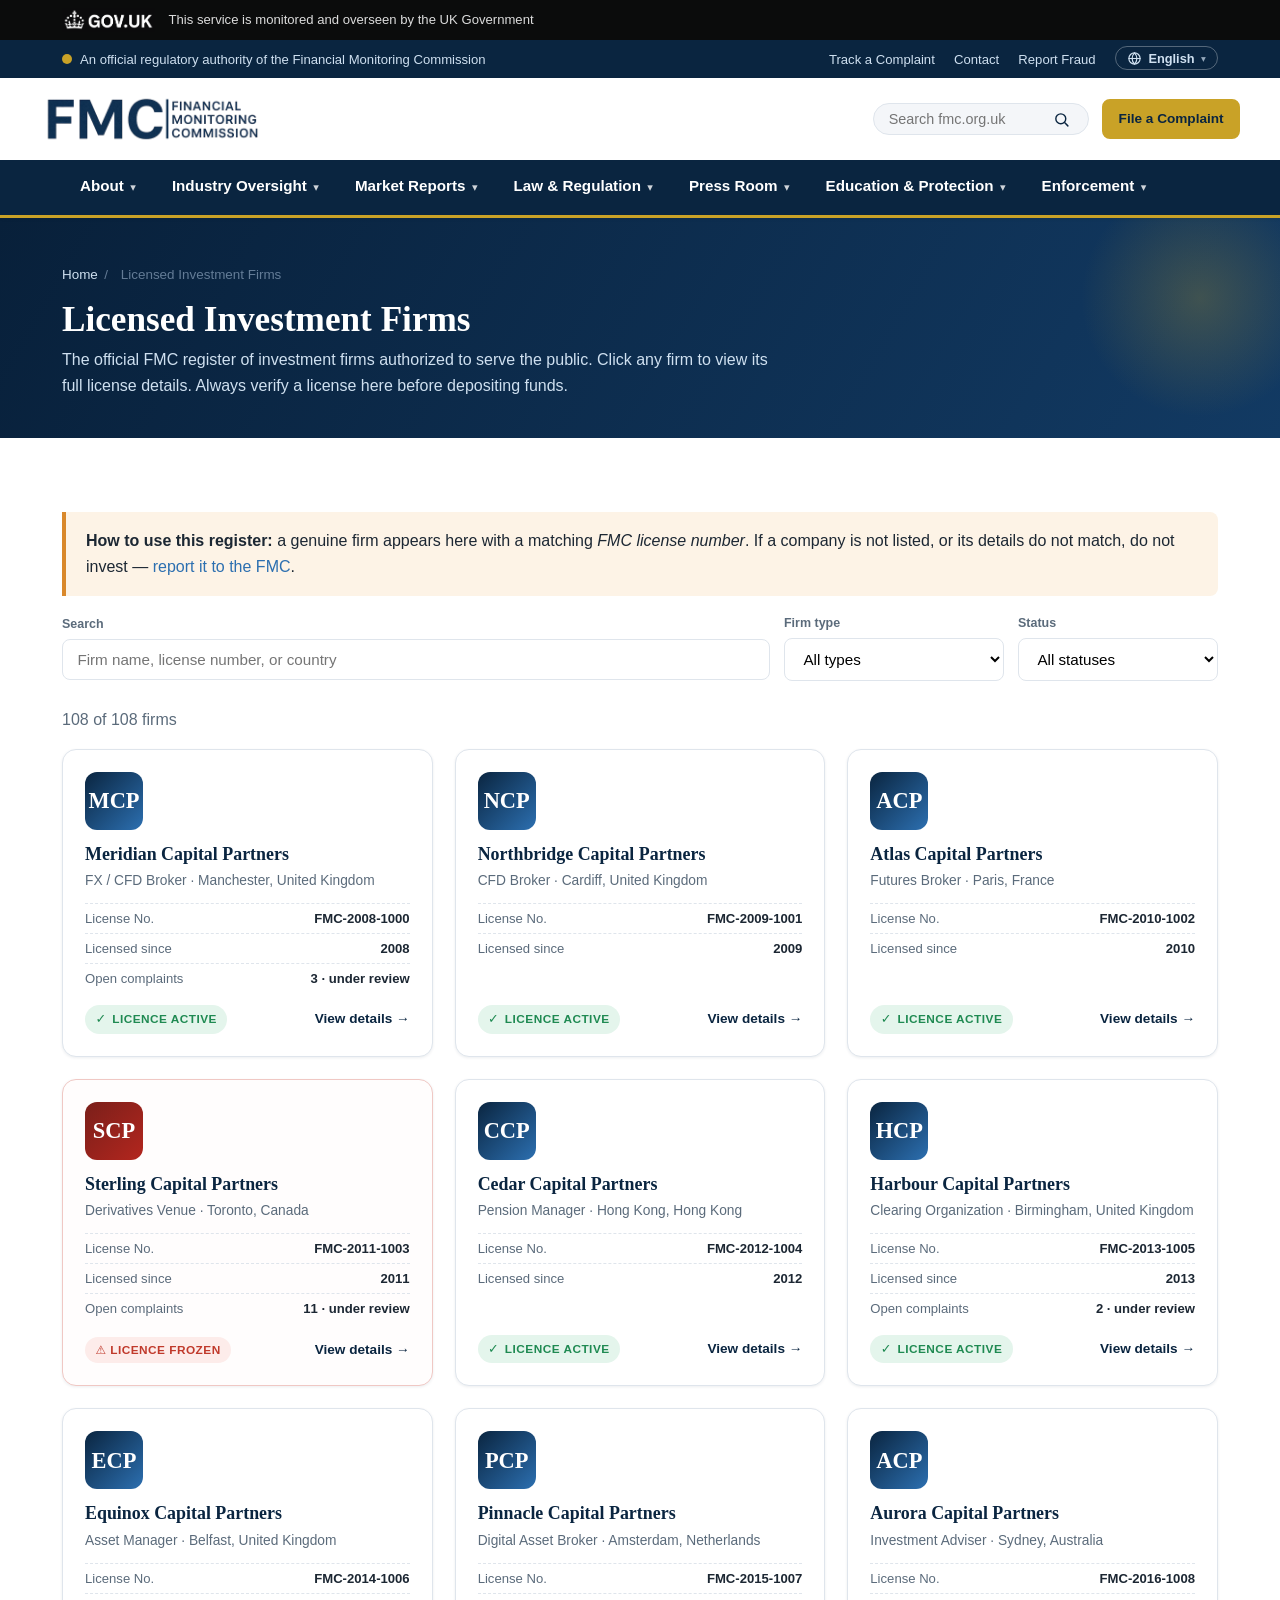
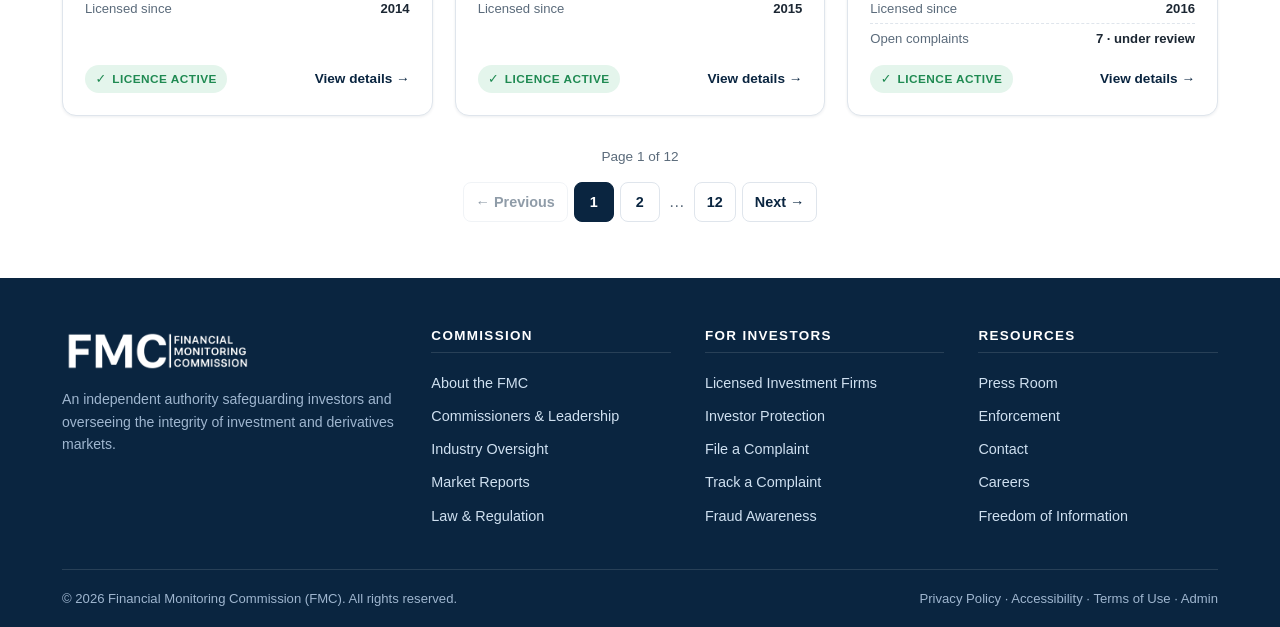
==== commit 11946649: "fix: force cache-bust companies.js, show count after DB load" ====
--- a/pages/companies.html
+++ b/pages/companies.html
@@ -67,6 +67,6 @@
 
   <div id="site-footer"></div>
   <script src="../assets/js/main.js"></script>
-  <script src="../assets/js/companies.js"></script>
+  <script src="../assets/js/companies.js?v=2"></script>
 </body>
 </html>
